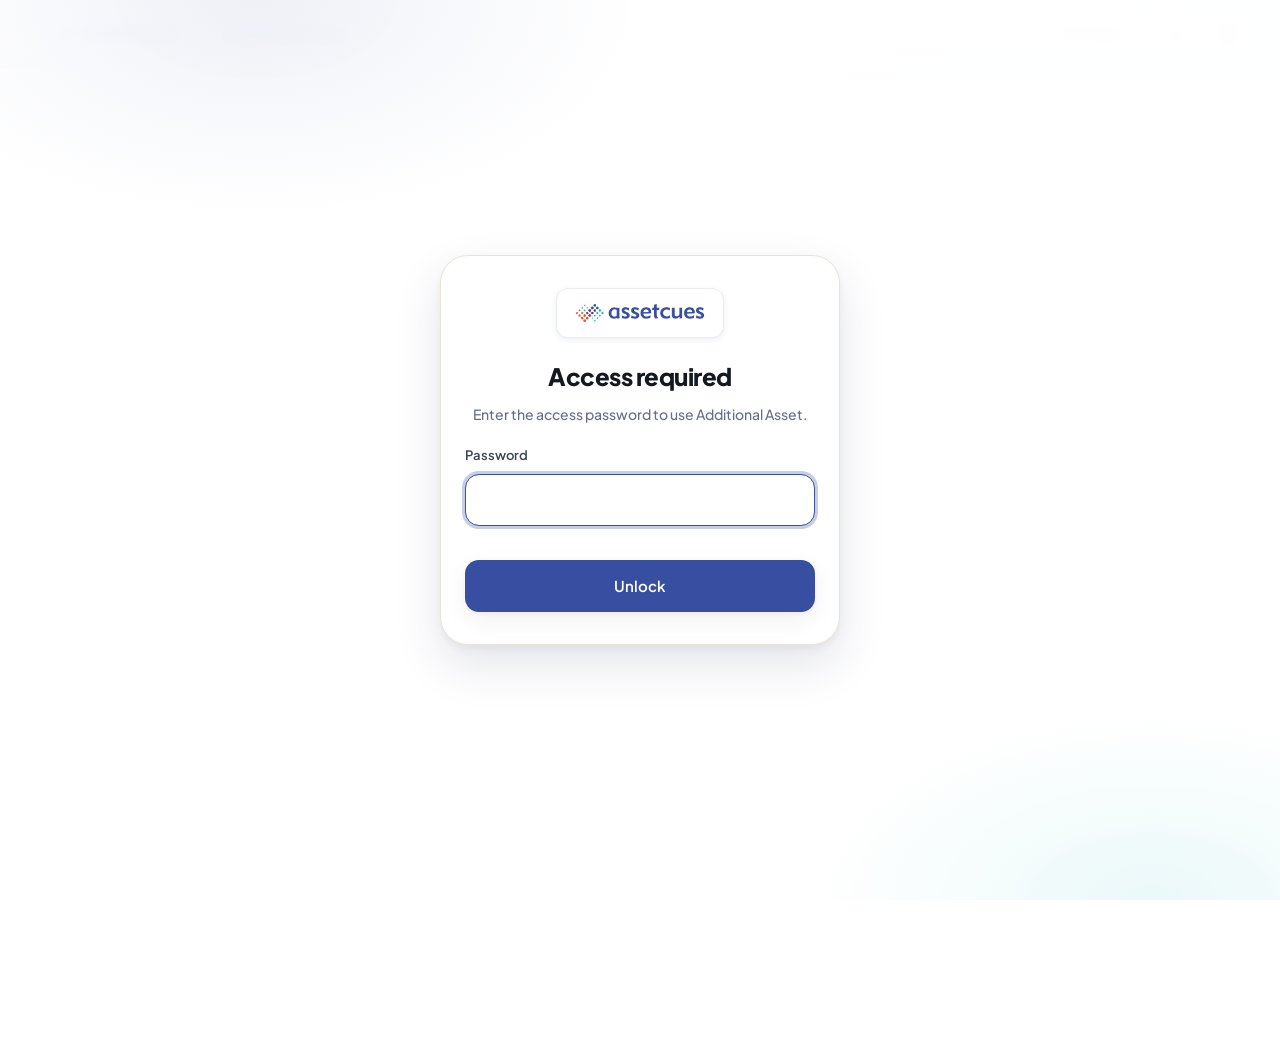
==== index.html @ 77549122 "Initial commit: Additional Asset frontend" ====
<!DOCTYPE html>
<html lang="en">
<head>
  <meta charset="utf-8" />
  <meta name="viewport" content="width=device-width, initial-scale=1, viewport-fit=cover" />
  <meta name="color-scheme" content="light" />
  <meta name="theme-color" content="#FFFFFF" />
  <title>Additional Asset</title>
  <link rel="icon" href="assetcues-logo.png" type="image/png" />
  <link rel="preconnect" href="https://fonts.googleapis.com" />
  <link rel="preconnect" href="https://fonts.gstatic.com" crossorigin />
  <link href="https://fonts.googleapis.com/css2?family=JetBrains+Mono:wght@500;600&family=Plus+Jakarta+Sans:wght@400;500;600;700;800&display=swap" rel="stylesheet" />
  <link rel="stylesheet" href="css/tokens.css" />
  <link rel="stylesheet" href="css/base.css" />
  <link rel="stylesheet" href="css/layout.css" />
  <link rel="stylesheet" href="css/components.css" />
  <link rel="stylesheet" href="css/views.css" />
  <link rel="stylesheet" href="css/motion.css" />
</head>
<body class="is-locked">
  <div class="page-bg" aria-hidden="true">
    <div class="page-bg__dots"></div>
    <div class="page-bg__sweep"></div>
  </div>

  <header class="app-header">
    <a href="#" class="app-header__brand" id="brand-home">
      <span class="app-header__logo-chip">
        <img class="app-header__logo" src="assetcues-logo.png" alt="Additional Asset" width="146" height="36" />
      </span>
      <span class="app-header__title">Additional Asset</span>
    </a>
    <div class="app-header__actions">
      <span id="mock-pill" class="mock-pill" hidden>Mock data</span>
      <div id="health-pill" class="health health--checking" role="status" aria-label="Checking service">
        <span class="health__dot" aria-hidden="true"></span>
        <span class="health__label">Checking…</span>
      </div>
      <button type="button" class="btn btn--icon" id="btn-lock" aria-label="Lock app" title="Lock">
        <svg width="20" height="20" viewBox="0 0 24 24" fill="none" aria-hidden="true">
          <rect x="5" y="11" width="14" height="10" rx="2" stroke="currentColor" stroke-width="1.75"/>
          <path d="M8 11V8a4 4 0 0 1 8 0v3" stroke="currentColor" stroke-width="1.75" stroke-linecap="round"/>
        </svg>
      </button>
      <div class="settings-wrap">
        <button type="button" class="btn btn--icon" id="btn-settings" aria-label="Settings" aria-haspopup="dialog" aria-expanded="false">
          <svg width="20" height="20" viewBox="0 0 24 24" fill="none" aria-hidden="true">
            <path d="M12 15a3 3 0 1 0 0-6 3 3 0 0 0 0 6z" stroke="currentColor" stroke-width="1.75" stroke-linecap="round" stroke-linejoin="round"/>
            <path d="M19.4 15a1.65 1.65 0 0 0 .33 1.82l.06.06a2 2 0 0 1-2.83 2.83l-.06-.06a1.65 1.65 0 0 0-1.82-.33 1.65 1.65 0 0 0-1 1.51V21a2 2 0 0 1-4 0v-.09A1.65 1.65 0 0 0 9 19.4a1.65 1.65 0 0 0-1.82.33l-.06.06a2 2 0 0 1-2.83-2.83l.06-.06a1.65 1.65 0 0 0 .33-1.82 1.65 1.65 0 0 0-1.51-1H3a2 2 0 0 1 0-4h.09A1.65 1.65 0 0 0 4.6 9a1.65 1.65 0 0 0-.33-1.82l-.06-.06a2 2 0 0 1 2.83-2.83l.06.06A1.65 1.65 0 0 0 9 4.68a1.65 1.65 0 0 0 1-1.51V3a2 2 0 0 1 4 0v.09a1.65 1.65 0 0 0 1 1.51 1.65 1.65 0 0 0 1.82-.33l.06-.06a2 2 0 0 1 2.83 2.83l-.06.06A1.65 1.65 0 0 0 19.4 9a1.65 1.65 0 0 0 1.51 1H21a2 2 0 0 1 0 4h-.09a1.65 1.65 0 0 0-1.51 1z" stroke="currentColor" stroke-width="1.75" stroke-linecap="round" stroke-linejoin="round"/>
          </svg>
        </button>
        <div id="settings-popover" class="popover" hidden role="dialog" aria-label="API settings">
          <h3 class="popover__title">API settings</h3>
          <div class="field">
            <div class="field__row"><span class="field__label-text">API base URL</span></div>
            <div class="field__input-wrap">
              <input id="settings-api" class="field__input" type="url" placeholder="http://localhost:7071" autocomplete="off" spellcheck="false" />
            </div>
          </div>
          <div id="settings-status" class="popover__status" aria-live="polite"></div>
          <div class="popover__actions">
            <button type="button" class="btn btn--secondary" id="settings-test">Test connection</button>
            <button type="button" class="btn btn--primary" id="settings-save" style="height:44px">Save</button>
            <button type="button" class="btn btn--ghost" id="settings-reset">Reset to default</button>
          </div>
        </div>
      </div>
    </div>
  </header>

  <main id="app">
    <!-- IDLE -->
    <section id="view-idle" class="view" aria-labelledby="hero-title">
      <div class="idle-layout">
        <div class="idle-hero">
          <div class="eyebrow">✦ AI asset capture</div>
          <h1 id="hero-title" class="display">Two photos in. A complete asset record out.</h1>
          <p class="idle-hero__sub">Add a photo of the asset and a close-up of its tag. We'll identify it, read the tag, grade its condition and match it to your master data.</p>
        </div>

        <div class="card capture-card">
          <div class="step-head">
            <span id="step-photos-badge" class="step-badge">1</span>
            <span class="step-head__title">Photos</span>
          </div>

          <div class="dropzones">
            <!-- Asset dropzone -->
            <div>
              <div id="dz-asset" class="dz">
                <input class="dz__file" type="file" accept="image/jpeg,image/png,image/webp" tabindex="-1" aria-hidden="true" />
                <button type="button" class="dz__btn" aria-label="Asset photo — choose a file" aria-describedby="dz-asset-hint">
                  <span class="dz__icon" aria-hidden="true">
                    <svg width="22" height="22" viewBox="0 0 24 24" fill="none"><path d="M4 8h3l2-2h6l2 2h3a2 2 0 0 1 2 2v8a2 2 0 0 1-2 2H4a2 2 0 0 1-2-2v-8a2 2 0 0 1 2-2zm8 3a3 3 0 1 0 0 6 3 3 0 0 0 0-6z" stroke="currentColor" stroke-width="1.75" stroke-linecap="round" stroke-linejoin="round"/></svg>
                  </span>
                  <span class="dz__title">Asset photo</span>
                  <span class="dz__hint" id="dz-asset-hint">Drop, click or paste</span>
                  <span class="dz__formats">JPG · PNG · WebP · up to 10 MB</span>
                  <span class="small" style="margin-top:4px">The whole asset, in good light</span>
                </button>
                <div class="dz__vf" aria-hidden="true"><span></span><span></span><span></span><span></span></div>
                <div class="dz__preview">
                  <img alt="" />
                  <div class="dz__flash" aria-hidden="true"></div>
                  <div class="dz__badge" aria-hidden="true">
                    <svg width="14" height="14" viewBox="0 0 24 24" fill="none"><path d="M4 12l5 5L20 6" stroke="currentColor" stroke-width="2.5" stroke-linecap="round" stroke-linejoin="round"/></svg>
                  </div>
                  <div class="dz__meta">
                    <div class="dz__meta-text">
                      <div class="dz__filename"></div>
                      <div class="dz__size"></div>
                    </div>
                    <div class="dz__actions">
                      <button type="button" class="icon-btn" data-action="replace" aria-label="Replace asset photo">
                        <svg width="18" height="18" viewBox="0 0 24 24" fill="none"><path d="M4 12a8 8 0 0 1 14-5M20 12a8 8 0 0 1-14 5M20 4v5h-5M4 20v-5h5" stroke="currentColor" stroke-width="1.75" stroke-linecap="round" stroke-linejoin="round"/></svg>
                      </button>
                      <button type="button" class="icon-btn" data-action="remove" aria-label="Remove asset photo">
                        <svg width="18" height="18" viewBox="0 0 24 24" fill="none"><path d="M5 7h14M9 7V5h6v2m-8 0l1 12h8l1-12" stroke="currentColor" stroke-width="1.75" stroke-linecap="round" stroke-linejoin="round"/></svg>
                      </button>
                    </div>
                  </div>
                </div>
              </div>
              <div class="dz__error-msg"></div>
              <div class="dz__dup-warn" hidden></div>
            </div>

            <!-- Tag dropzone -->
            <div>
              <div id="dz-tag" class="dz">
                <input class="dz__file" type="file" accept="image/jpeg,image/png,image/webp" tabindex="-1" aria-hidden="true" />
                <button type="button" class="dz__btn" aria-label="Tag or barcode photo — choose a file" aria-describedby="dz-tag-hint">
                  <span class="dz__icon" aria-hidden="true">
                    <svg width="22" height="22" viewBox="0 0 24 24" fill="none"><path d="M3 5v14M6 5v14M8 5v14M12 5v14M14 5v14M18 5v14M21 5v14" stroke="currentColor" stroke-width="1.75" stroke-linecap="round"/></svg>
                  </span>
                  <span class="dz__title">Tag or barcode photo</span>
                  <span class="dz__hint" id="dz-tag-hint">Drop, click or paste</span>
                  <span class="dz__formats">JPG · PNG · WebP · up to 10 MB</span>
                  <span class="small" style="margin-top:4px">A close-up of the asset tag</span>
                </button>
                <div class="dz__vf" aria-hidden="true"><span></span><span></span><span></span><span></span></div>
                <div class="dz__preview">
                  <img alt="" />
                  <div class="dz__flash" aria-hidden="true"></div>
                  <div class="dz__badge" aria-hidden="true">
                    <svg width="14" height="14" viewBox="0 0 24 24" fill="none"><path d="M4 12l5 5L20 6" stroke="currentColor" stroke-width="2.5" stroke-linecap="round" stroke-linejoin="round"/></svg>
                  </div>
                  <div class="dz__meta">
                    <div class="dz__meta-text">
                      <div class="dz__filename"></div>
                      <div class="dz__size"></div>
                    </div>
                    <div class="dz__actions">
                      <button type="button" class="icon-btn" data-action="replace" aria-label="Replace tag photo">
                        <svg width="18" height="18" viewBox="0 0 24 24" fill="none"><path d="M4 12a8 8 0 0 1 14-5M20 12a8 8 0 0 1-14 5M20 4v5h-5M4 20v-5h5" stroke="currentColor" stroke-width="1.75" stroke-linecap="round" stroke-linejoin="round"/></svg>
                      </button>
                      <button type="button" class="icon-btn" data-action="remove" aria-label="Remove tag photo">
                        <svg width="18" height="18" viewBox="0 0 24 24" fill="none"><path d="M5 7h14M9 7V5h6v2m-8 0l1 12h8l1-12" stroke="currentColor" stroke-width="1.75" stroke-linecap="round" stroke-linejoin="round"/></svg>
                      </button>
                    </div>
                  </div>
                </div>
              </div>
              <div class="dz__error-msg"></div>
              <div class="dz__dup-warn" hidden></div>
            </div>
          </div>
          <div class="divider"></div>

          <div class="step-head">
            <span id="step-details-badge" class="step-badge">2</span>
            <span class="step-head__title">Details</span>
          </div>

          <div class="fields-grid">
            <div class="field" id="field-customer">
              <div class="field__row">
                <span class="field__label-text">Customer ID<span class="field__req" aria-hidden="true">*</span></span>
              </div>
              <div class="field__input-wrap">
                <input id="input-customer" class="field__input" type="text" inputmode="numeric" pattern="[0-9]*" autocomplete="off" maxlength="12" aria-required="true" aria-describedby="err-customer" />
                <span class="field__check" aria-hidden="true">
                  <svg width="18" height="18" viewBox="0 0 24 24" fill="none"><path d="M4 12l5 5L20 6" stroke="currentColor" stroke-width="2.5" stroke-linecap="round" stroke-linejoin="round"/></svg>
                </span>
              </div>
              <div class="field__error" id="err-customer"></div>
            </div>

            <div class="field" id="field-assetclass">
              <div class="field__row">
                <span class="field__label-text">Asset class ID</span>
                <span class="field__optional">Optional</span>
              </div>
              <div class="field__input-wrap">
                <input id="input-assetclass" class="field__input" type="text" inputmode="numeric" pattern="[0-9]*" autocomplete="off" maxlength="12" aria-describedby="help-assetclass err-assetclass" />
                <span class="field__check" aria-hidden="true">
                  <svg width="18" height="18" viewBox="0 0 24 24" fill="none"><path d="M4 12l5 5L20 6" stroke="currentColor" stroke-width="2.5" stroke-linecap="round" stroke-linejoin="round"/></svg>
                </span>
              </div>
              <div class="field__helper" id="help-assetclass">Narrows the master-data search to this asset class.</div>
              <div class="field__error" id="err-assetclass"></div>
            </div>

            <div class="field" id="field-category">
              <div class="field__row">
                <span class="field__label-text">Category ID</span>
                <span class="field__optional">Optional</span>
              </div>
              <div class="field__input-wrap">
                <input id="input-category" class="field__input" type="text" inputmode="numeric" pattern="[0-9]*" autocomplete="off" maxlength="12" aria-describedby="help-category err-category" />
                <span class="field__check" aria-hidden="true">
                  <svg width="18" height="18" viewBox="0 0 24 24" fill="none"><path d="M4 12l5 5L20 6" stroke="currentColor" stroke-width="2.5" stroke-linecap="round" stroke-linejoin="round"/></svg>
                </span>
              </div>
              <div class="field__helper" id="help-category">Narrows the master-data search to this category.</div>
              <div class="field__error" id="err-category"></div>
            </div>
          </div>

          <div class="divider"></div>

          <div id="validation-summary" class="validation-summary"></div>
          <div class="capture-actions capture-actions--desktop">
            <button type="button" class="btn btn--primary" data-action="analyze" aria-disabled="true">
              <svg width="20" height="20" viewBox="0 0 24 24" fill="none" aria-hidden="true"><path d="M12 3v4M12 17v4M4.9 4.9l2.8 2.8M16.3 16.3l2.8 2.8M3 12h4M17 12h4M4.9 19.1l2.8-2.8M16.3 7.7l2.8-2.8" stroke="currentColor" stroke-width="1.75" stroke-linecap="round"/></svg>
              <span class="btn-label">Analyze asset</span>
            </button>
            <button type="button" class="btn btn--ghost" data-action="reset">Reset</button>
            <span class="kbd-hint">⌘/Ctrl + Enter</span>
          </div>
        </div>

        <aside class="showcase" aria-label="How it works">
          <div id="showcase-video-wrap" class="showcase__video-wrap">
            <video
              id="hero-video"
              class="showcase__video"
              src="assetcues-animation.webm"
              muted
              autoplay
              loop
              playsinline
              preload="auto"
              aria-hidden="true"
              tabindex="-1"
              disablePictureInPicture
            ></video>
          </div>
          <div id="showcase-art" class="showcase__art" hidden aria-hidden="true">
            <div class="float-chip">LAPTOP</div>
            <div class="float-chip">Good · 90</div>
            <div class="float-chip">#10001882</div>
            <div class="float-chip">CP › LAPTOP › VivoBook S14</div>
            <div class="showcase__viewfinder">
              <span class="showcase__corner showcase__corner--tl"></span>
              <span class="showcase__corner showcase__corner--tr"></span>
              <span class="showcase__corner showcase__corner--bl"></span>
              <span class="showcase__corner showcase__corner--br"></span>
            </div>
          </div>

          <div>
            <h3 class="showcase__section-title">How it works</h3>
            <ol class="how-list">
              <li style="--i:0"><span class="how-list__n">1</span> Add photos of the asset and its tag</li>
              <li style="--i:1"><span class="how-list__n">2</span> We analyse, read the tag and search master data</li>
              <li style="--i:2"><span class="how-list__n">3</span> Get a complete asset record back</li>
            </ol>
          </div>

          <div>
            <h3 class="showcase__section-title">You'll get</h3>
            <div class="youll-get">
              <span class="chip">Asset name</span>
              <span class="chip">Classification</span>
              <span class="chip">Condition grade</span>
              <span class="chip">Tag number</span>
            </div>
          </div>
        </aside>
      </div>
    </section>

    <!-- PROCESSING -->
    <section id="view-processing" class="view" hidden aria-hidden="true" aria-labelledby="proc-title">
      <div class="card processing-card">
        <div class="proc-head">
          <div class="proc-head__left">
            <h2 id="proc-title" class="h2" tabindex="-1">Analyzing your asset…</h2>
            <p class="small" style="margin:8px 0 0">Usually takes 10–30 seconds. Please keep this tab open.</p>
            <div id="proc-rotator" class="proc-rotator" aria-live="off">Looking closely at your photos…</div>
          </div>
          <div class="proc-head__right">
            <span id="proc-timer" class="proc-timer" aria-label="Elapsed time">00:00</span>
            <button type="button" class="btn btn--ghost" id="btn-cancel">Cancel</button>
          </div>
        </div>

        <div class="processing-grid">
          <div>
            <div id="scanner" class="scanner">
              <img id="scanner-img" class="scanner__img" alt="" />
              <div class="scanner__grid" aria-hidden="true"></div>
              <div class="scanner__line" aria-hidden="true"></div>
              <div class="scanner__brackets" aria-hidden="true"><span></span><span></span><span></span><span></span></div>
              <div id="scanner-pip" class="scanner__pip">
                <img id="scanner-pip-img" alt="" />
              </div>
            </div>
            <div class="progress-wrap">
              <div id="progress-bar" class="progress-bar" role="progressbar" aria-valuemin="0" aria-valuemax="100" aria-valuenow="0" aria-valuetext="Estimated progress 0 percent">
                <div id="progress-fill" class="progress-bar__fill"></div>
              </div>
              <div class="progress-label">Estimated progress</div>
            </div>
          </div>

          <ol id="timeline" class="timeline" aria-label="Analysis progress"></ol>
        </div>
      </div>
    </section>

    <!-- RESULT -->
    <section id="view-result" class="view" hidden aria-hidden="true" aria-labelledby="result-title">
      <div class="result-head">
        <div class="result-head__left">
          <svg class="result-tick" viewBox="0 0 40 40" aria-hidden="true">
            <circle cx="20" cy="20" r="18"></circle>
            <path d="M12 20.5l5 5 11-12"></path>
          </svg>
          <div>
            <h2 id="result-title" class="h2" tabindex="-1">Analysis complete</h2>
            <p id="result-customer-sub" class="small mono" style="margin:6px 0 0"></p>
          </div>
        </div>
        <div class="result-head__actions">
          <button type="button" class="btn btn--primary" id="btn-another" style="height:44px">Analyze another asset</button>
          <button type="button" class="btn btn--secondary" id="btn-edit">Edit inputs</button>
          <button type="button" class="btn btn--ghost" id="btn-copy-json">
            <svg width="20" height="20" viewBox="0 0 24 24" fill="none" aria-hidden="true"><path d="M8 8h10v12H8zM6 16H5a1 1 0 0 1-1-1V5a1 1 0 0 1 1-1h10a1 1 0 0 1 1 1v1" stroke="currentColor" stroke-width="1.75" stroke-linecap="round" stroke-linejoin="round"/></svg>
            Copy JSON
          </button>
        </div>
      </div>

      <div class="result-layout">
        <div id="result-photos" class="result-photos"></div>
        <div class="result-cards">
          <div id="result-hero"></div>
          <div id="result-class"></div>
          <div class="result-cond-tag">
            <div id="result-condition"></div>
            <div id="result-tag"></div>
          </div>
          <div class="result-verify">
            <svg width="16" height="16" viewBox="0 0 24 24" fill="none" aria-hidden="true"><path d="M12 4a8 8 0 1 0 0 16 8 8 0 0 0 0-16zm0 7v5m0-8h.01" stroke="currentColor" stroke-width="1.75" stroke-linecap="round"/></svg>
            AI-generated results — please verify before saving.
          </div>
        </div>
      </div>
    </section>

    <!-- ERROR -->
    <section id="view-error" class="view" hidden aria-hidden="true" aria-labelledby="error-title">
      <div class="error-wrap">
        <div class="card error-card">
          <div class="error-illu" aria-hidden="true">
            <svg viewBox="0 0 72 72" fill="none">
              <path d="M36 8l24 10v18c0 14-10.5 24-24 28C22.5 60 12 50 12 36V18l24-10z" stroke="currentColor" stroke-width="3" stroke-linejoin="round"/>
              <path d="M36 28v14M36 50h.01" stroke="currentColor" stroke-width="3.5" stroke-linecap="round"/>
            </svg>
          </div>
          <h2 id="error-title" class="h2" tabindex="-1">Something went wrong</h2>
          <p id="error-msg" class="error-card__msg"></p>
          <div id="error-hint" class="callout error-hint" hidden></div>
          <div class="error-actions">
            <button type="button" class="btn btn--primary" id="btn-error-retry" style="height:44px">Try again</button>
            <button type="button" class="btn btn--secondary" id="btn-error-edit">Edit inputs</button>
            <button type="button" class="btn btn--ghost" id="btn-error-settings" hidden>Open settings</button>
          </div>
          <div id="error-ref" class="error-ref" hidden>
            <span>Reference:</span>
            <code id="error-ref-val" class="mono"></code>
            <button type="button" class="btn btn--icon" id="btn-copy-ref" aria-label="Copy reference" style="width:36px;height:36px">
              <svg width="16" height="16" viewBox="0 0 24 24" fill="none" aria-hidden="true"><path d="M8 8h10v12H8zM6 16H5a1 1 0 0 1-1-1V5a1 1 0 0 1 1-1h10a1 1 0 0 1 1 1v1" stroke="currentColor" stroke-width="1.75" stroke-linecap="round" stroke-linejoin="round"/></svg>
            </button>
          </div>
        </div>
      </div>
    </section>
  </main>

  <footer class="app-footer">
    <div class="app-footer__inner">
      <svg width="16" height="16" viewBox="0 0 24 24" fill="none" aria-hidden="true"><path d="M12 4a8 8 0 1 0 0 16 8 8 0 0 0 0-16zm0 7v5m0-8h.01" stroke="currentColor" stroke-width="1.75" stroke-linecap="round"/></svg>
      AI-generated results — please verify before saving.
    </div>
  </footer>

  <!-- Mobile sticky actions -->
  <div id="sticky-idle" class="sticky-actions" hidden>
    <button type="button" class="btn btn--primary" data-action="analyze" aria-disabled="true">
      <span class="btn-label">Analyze asset</span>
    </button>
  </div>
  <div id="sticky-result" class="sticky-actions" hidden>
    <button type="button" class="btn btn--primary" id="sticky-another">Analyze another asset</button>
  </div>

  <div id="live" class="sr-only" aria-live="polite" aria-atomic="true"></div>
  <div id="toasts" aria-live="polite"></div>

  <!-- Soft access lock (SHA-256 + salt). Does not alter analysis state machine. -->
  <div id="lock-overlay" class="lock-overlay" role="dialog" aria-modal="true" aria-labelledby="lock-title" aria-hidden="false">
    <form id="lock-form" class="lock-card" autocomplete="off">
      <div class="lock-card__brand">
        <span class="app-header__logo-chip">
          <img class="app-header__logo" src="assetcues-logo.png" alt="" width="146" height="36" />
        </span>
      </div>
      <h1 id="lock-title" class="lock-card__title">Access required</h1>
      <p class="lock-card__sub">Enter the access password to use Additional Asset.</p>
      <label class="field" for="lock-password">
        <div class="field__row"><span class="field__label-text">Password</span></div>
        <div class="field__input-wrap">
          <input id="lock-password" class="field__input" type="password" name="password" autocomplete="current-password" required />
        </div>
      </label>
      <div id="lock-error" class="lock-card__error" role="alert"></div>
      <button type="submit" class="btn btn--primary" id="lock-submit" style="width:100%;margin-top:8px">
        <span class="btn-label">Unlock</span>
      </button>
    </form>
  </div>

  <script defer src="js/config.js"></script>
  <script defer src="js/util.js"></script>
  <script defer src="js/mocks.js"></script>
  <script defer src="js/errors.js"></script>
  <script defer src="js/normalize.js"></script>
  <script defer src="js/api.js"></script>
  <script defer src="js/fx.js"></script>
  <script defer src="js/toast.js"></script>
  <script defer src="js/lock.js"></script>
  <script defer src="js/shell.js"></script>
  <script defer src="js/upload.js"></script>
  <script defer src="js/form.js"></script>
  <script defer src="js/processing.js"></script>
  <script defer src="js/result.js"></script>
  <script defer src="js/views.js"></script>
  <script defer src="js/main.js"></script>
</body>
</html>
---- css/tokens.css ----
:root {
  color-scheme: light;

  /* Surfaces */
  --bg: #FFFFFF;
  --bg-grad-a: #FFFFFF;
  --bg-grad-b: #F4F6FB;
  --surface: #FFFFFF;
  --surface-2: #FAF8F3;
  --line: #E7E3D8;
  --line-strong: #D5D0C2;

  /* Ink */
  --ink: #14181F;
  --ink-2: #3B4452;
  --muted: #667085;
  --faint: #98A2B3;

  /* Brand — matched to assetcues-logo.png text blue #374EA1 */
  --brand: #374EA1;
  --brand-600: #2C3F86;
  --brand-100: #E8ECF7;
  --brand-50: #F3F5FB;
  --scan: #00B2B9;
  --scan-100: #DDF7F3;

  /* Semantic */
  --ok: #1F9D63;   --ok-100: #E3F6EC;
  --warn: #B7791F; --warn-100: #FDF3DC;
  --orange: #C2410C; --orange-100: #FDEBDD;
  --bad: #B42318;  --bad-100: #FDE7E5;

  /* Grades */
  --g-excellent: #0E8A6A;  --g-excellent-bg: #DDF5EE;
  --g-good:      #2E9E55;  --g-good-bg:      #E3F6E8;
  --g-fair:      #B7791F;  --g-fair-bg:      #FDF3DC;
  --g-poor:      #C2410C;  --g-poor-bg:      #FDEBDD;
  --g-bad:       #B42318;  --g-bad-bg:       #FDE7E5;
  --g-unknown:   #667085;  --g-unknown-bg:   #EEF0F3;

  /* Type */
  --font-ui: "Plus Jakarta Sans", ui-sans-serif, system-ui, -apple-system, "Segoe UI", Roboto, sans-serif;
  --font-mono: "JetBrains Mono", ui-monospace, SFMono-Regular, Menlo, Consolas, monospace;

  /* Scale (4px base) */
  --s-1: 4px; --s-2: 8px; --s-3: 12px; --s-4: 16px; --s-5: 20px; --s-6: 24px;
  --s-8: 32px; --s-10: 40px; --s-12: 48px; --s-16: 64px;

  /* Radius */
  --r-sm: 10px; --r-md: 14px; --r-lg: 20px; --r-xl: 28px; --r-pill: 999px;

  /* Elevation */
  --shadow-1: 0 1px 2px rgba(20,24,31,.05), 0 1px 1px rgba(20,24,31,.03);
  --shadow-2: 0 2px 4px rgba(20,24,31,.04), 0 8px 24px rgba(20,24,31,.06);
  --shadow-3: 0 4px 8px rgba(20,24,31,.05), 0 20px 48px rgba(31,45,90,.12);
  --ring: 0 0 0 3px rgba(55,78,161,.28);

  /* Motion */
  --ease-out: cubic-bezier(.22,1,.36,1);
  --ease-in-out: cubic-bezier(.65,0,.35,1);
  --ease-spring: cubic-bezier(.34,1.56,.64,1);
  --t-fast: 120ms; --t-base: 200ms; --t-slow: 320ms; --t-xslow: 520ms; --t-hero: 800ms;

  /* Layout */
  --container: 1160px;
  --header-h: 68px;
}
---- css/base.css ----
*, *::before, *::after { box-sizing: border-box; }

html {
  -webkit-text-size-adjust: 100%;
  scroll-behavior: smooth;
}

body {
  margin: 0;
  min-height: 100dvh;
  font-family: var(--font-ui);
  font-size: 15px;
  line-height: 1.55;
  font-weight: 400;
  color: var(--ink);
  background: var(--bg);
  -webkit-font-smoothing: antialiased;
  -moz-osx-font-smoothing: grayscale;
}

img, video { max-width: 100%; display: block; }
button, input { font: inherit; color: inherit; }
button { cursor: pointer; border: none; background: none; padding: 0; }
a { color: var(--brand); }

:focus { outline: none; }
:focus-visible { box-shadow: var(--ring); border-radius: inherit; }

.sr-only {
  position: absolute !important;
  width: 1px !important;
  height: 1px !important;
  padding: 0 !important;
  margin: -1px !important;
  overflow: hidden !important;
  clip: rect(0,0,0,0) !important;
  white-space: nowrap !important;
  border: 0 !important;
}

/* Page atmosphere — clean white */
.page-bg {
  position: fixed;
  inset: 0;
  z-index: -1;
  pointer-events: none;
  overflow: hidden;
  background: #FFFFFF;
}

.page-bg__dots,
.page-bg__sweep {
  display: none;
}

/* Typography helpers */
.display {
  font-size: clamp(32px, 4.4vw, 52px);
  line-height: 1.05;
  font-weight: 800;
  letter-spacing: -0.03em;
  color: var(--ink);
  margin: 0;
}

.h2 {
  font-size: 28px;
  line-height: 1.15;
  font-weight: 700;
  margin: 0;
  color: var(--ink);
}

.h3 {
  font-size: 15px;
  line-height: 1.3;
  font-weight: 700;
  margin: 0;
  color: var(--ink);
}

.body { font-size: 15px; line-height: 1.55; color: var(--ink-2); }
.small { font-size: 13px; line-height: 1.45; font-weight: 500; color: var(--muted); }
.micro {
  font-size: 11.5px;
  line-height: 1.2;
  font-weight: 700;
  letter-spacing: .08em;
  text-transform: uppercase;
  color: var(--muted);
}
.mono {
  font-family: var(--font-mono);
  font-weight: 600;
  font-size: 13px;
  font-variant-numeric: tabular-nums;
}

.hidden, [hidden] { display: none !important; }

.u-flex { display: flex; }
.u-flex-center { display: flex; align-items: center; }
.u-gap-2 { gap: var(--s-2); }
.u-gap-3 { gap: var(--s-3); }
.u-gap-4 { gap: var(--s-4); }
---- css/layout.css ----
/* Shell */
.app-header {
  position: sticky;
  top: 0;
  z-index: 40;
  height: var(--header-h);
  display: flex;
  align-items: center;
  justify-content: space-between;
  padding: 0 clamp(16px, 4vw, 32px);
  background:
    linear-gradient(90deg, rgba(232, 236, 247, 0.92) 0%, rgba(255, 255, 255, 0.9) 45%, rgba(224, 246, 246, 0.9) 100%);
  backdrop-filter: blur(12px);
  -webkit-backdrop-filter: blur(12px);
  border-bottom: 1px solid rgba(55, 78, 161, 0.08);
  transition: box-shadow var(--t-base) var(--ease-out), transform var(--t-slow) var(--ease-out), opacity var(--t-slow) var(--ease-out);
}

.app-header::after {
  content: "";
  position: absolute;
  left: 0;
  right: 0;
  bottom: -1px;
  height: 2px;
  background: linear-gradient(90deg, #F05A2A 0%, #84406B 30%, #374EA1 65%, #00B2B9 100%);
  opacity: .85;
  pointer-events: none;
}

.app-header.is-scrolled {
  box-shadow: 0 6px 20px rgba(31, 45, 90, 0.08);
}

.app-header__brand {
  display: flex;
  align-items: center;
  gap: var(--s-3);
  text-decoration: none;
  color: inherit;
  min-height: 44px;
}

.app-header__logo-chip {
  display: inline-flex;
  align-items: center;
  padding: 6px 10px;
  background: #fff;
  border-radius: 12px;
  border: 1px solid rgba(55, 78, 161, 0.10);
  box-shadow: 0 2px 6px rgba(31, 45, 90, 0.08);
}

.app-header__logo {
  height: 30px;
  width: auto;
}

@media (min-width: 1024px) {
  .app-header__logo { height: 36px; }
}

.app-header__title {
  font-size: 15px;
  font-weight: 700;
  color: var(--brand);
  padding-left: var(--s-3);
  border-left: 1.5px solid rgba(55, 78, 161, 0.2);
  line-height: 1.2;
}

@media (max-width: 639px) {
  .app-header__title { display: none; }
}

.app-header__actions {
  display: flex;
  align-items: center;
  gap: var(--s-3);
}

.app-footer {
  padding: var(--s-6) clamp(16px, 4vw, 32px) var(--s-8);
  text-align: center;
  font-size: 13px;
  color: var(--muted);
  font-weight: 500;
}

.app-footer__inner {
  display: inline-flex;
  align-items: center;
  gap: var(--s-2);
  justify-content: center;
}

/* Main */
#app {
  width: min(100%, var(--container));
  margin: 0 auto;
  padding: var(--s-6) clamp(16px, 4vw, 32px) var(--s-10);
  min-height: calc(100dvh - var(--header-h) - 80px);
}

.view {
  position: relative;
}

.view.leaving {
  opacity: 0;
  transform: translateY(-8px);
  transition: opacity 180ms var(--ease-out), transform 180ms var(--ease-out);
  pointer-events: none;
}

.view.entering {
  animation: view-enter 320ms var(--ease-out) both;
}

/* Idle grid */
.idle-layout {
  display: grid;
  grid-template-columns: 1fr;
  gap: var(--s-8);
}

@media (min-width: 1024px) {
  .idle-layout {
    grid-template-columns: 7fr 5fr;
    gap: 32px;
    align-items: start;
  }
}

.idle-hero {
  margin-bottom: var(--s-6);
}

@media (min-width: 1024px) {
  .idle-hero { grid-column: 1 / -1; }
}

/* Processing */
.processing-card {
  max-width: 980px;
  margin: 0 auto;
}

.processing-grid {
  display: grid;
  grid-template-columns: 1fr;
  gap: var(--s-6);
}

@media (min-width: 1024px) {
  .processing-grid {
    grid-template-columns: 1.35fr 1fr;
    gap: var(--s-6);
  }
}

/* Result */
.result-layout {
  display: grid;
  grid-template-columns: 1fr;
  gap: var(--s-6);
}

@media (min-width: 640px) and (max-width: 1023px) {
  .result-photos {
    display: grid;
    grid-template-columns: 1fr 1fr;
    gap: var(--s-4);
    align-items: start;
  }
  .result-photo-main,
  .result-photo-tag {
    width: 100%;
    max-width: none;
    margin-top: 0;
  }
  .result-cond-tag {
    display: grid;
    grid-template-columns: 1fr 1fr;
    gap: var(--s-4);
  }
}

@media (min-width: 1024px) {
  .result-layout {
    grid-template-columns: minmax(240px, 300px) 1fr;
    gap: 28px;
    align-items: start;
  }
  .result-photos {
    position: sticky;
    top: calc(var(--header-h) + 24px);
  }
  .result-cards {
    display: flex;
    flex-direction: column;
    gap: var(--s-4);
  }
  .result-cond-tag {
    display: grid;
    grid-template-columns: 1.15fr 1fr;
    gap: var(--s-4);
    align-items: stretch;
  }
}

/* Error */
.error-wrap {
  display: flex;
  justify-content: center;
  padding-top: var(--s-8);
}

.error-card {
  width: min(100%, 560px);
  text-align: center;
}

/* Mobile sticky action bar */
.sticky-actions {
  display: none;
}

@media (max-width: 639px) {
  .sticky-actions {
    display: flex;
    position: fixed;
    left: 0;
    right: 0;
    bottom: 0;
    z-index: 30;
    gap: var(--s-3);
    padding: var(--s-3) var(--s-4);
    padding-bottom: calc(var(--s-3) + env(safe-area-inset-bottom, 0px));
    background: rgba(255, 255, 255, 0.94);
    backdrop-filter: blur(12px);
    border-top: 1px solid var(--line);
    box-shadow: 0 -8px 24px rgba(20,24,31,.06);
  }
  .sticky-actions .btn { flex: 1; }
  #app { padding-bottom: calc(88px + env(safe-area-inset-bottom, 0px)); }
  .capture-actions--desktop { display: none !important; }
}

@media (min-width: 640px) {
  .sticky-actions { display: none !important; }
}
---- css/components.css ----
/* Buttons */
.btn {
  display: inline-flex;
  align-items: center;
  justify-content: center;
  gap: var(--s-2);
  min-height: 44px;
  padding: 0 var(--s-5);
  border-radius: var(--r-md);
  font-weight: 600;
  font-size: 15px;
  transition: transform var(--t-fast) var(--ease-out), box-shadow var(--t-base), background var(--t-base), color var(--t-base), border-color var(--t-base);
  position: relative;
  overflow: hidden;
  white-space: nowrap;
}

.btn svg { width: 20px; height: 20px; flex-shrink: 0; }

.btn--primary {
  height: 52px;
  background: var(--brand);
  color: #fff;
  box-shadow: var(--shadow-2);
}

.btn--primary:hover:not([aria-disabled="true"]) {
  transform: translateY(-1px);
  background: var(--brand-600);
  box-shadow: var(--shadow-3);
}

.btn--primary:active:not([aria-disabled="true"]) {
  transform: translateY(0) scale(.99);
}

.btn--primary[aria-disabled="true"] {
  background: var(--line);
  color: var(--faint);
  box-shadow: none;
  cursor: not-allowed;
}

.btn--primary:not([aria-disabled="true"])::after {
  content: "";
  position: absolute;
  inset: 0;
  background: linear-gradient(105deg, transparent 40%, rgba(255,255,255,.22) 50%, transparent 60%);
  transform: translateX(-120%);
  animation: btn-shimmer 3.5s var(--ease-in-out) infinite;
  pointer-events: none;
}

.btn--secondary,
.btn--ghost {
  background: transparent;
  color: var(--ink-2);
  border: 1px solid var(--line-strong);
}

.btn--secondary:hover,
.btn--ghost:hover {
  background: var(--surface-2);
  border-color: var(--line-strong);
}

.btn--ghost {
  border-color: transparent;
}

.btn--icon {
  width: 44px;
  height: 44px;
  padding: 0;
  border-radius: var(--r-md);
  color: var(--ink-2);
}

.btn--icon:hover { background: var(--brand-50); color: var(--brand); }

.btn--link {
  color: var(--brand);
  font-weight: 600;
  min-height: 32px;
  padding: 0;
  text-decoration: underline;
  text-underline-offset: 3px;
}

.btn.is-shaking { animation: shake 280ms var(--ease-out); }

/* Icon button small (dropzone) */
.icon-btn {
  display: inline-flex;
  align-items: center;
  justify-content: center;
  width: 40px;
  height: 40px;
  border-radius: var(--r-sm);
  background: rgba(255,255,255,.92);
  color: var(--ink);
  box-shadow: var(--shadow-1);
  transition: background var(--t-fast), transform var(--t-fast);
}

.icon-btn:hover { background: #fff; transform: translateY(-1px); }
.icon-btn svg { width: 18px; height: 18px; }

/* Chips / pills */
.chip {
  display: inline-flex;
  align-items: center;
  gap: 6px;
  padding: 6px 12px;
  border-radius: var(--r-pill);
  font-size: 13px;
  font-weight: 600;
  background: var(--brand-50);
  color: var(--brand);
  border: 1px solid transparent;
}

.chip--neutral {
  background: var(--surface-2);
  color: var(--ink-2);
  border-color: var(--line);
}

.chip--ok { background: var(--ok-100); color: var(--ok); }
.chip--warn { background: var(--warn-100); color: var(--warn); }
.chip--bad { background: var(--bad-100); color: var(--bad); }
.chip--mono {
  font-family: var(--font-mono);
  font-size: 12px;
  font-weight: 600;
  background: var(--surface-2);
  color: var(--ink-2);
  border: 1px solid var(--line);
}

.eyebrow {
  display: inline-flex;
  align-items: center;
  gap: 6px;
  padding: 6px 12px;
  border-radius: var(--r-pill);
  background: var(--brand-50);
  color: var(--brand);
  font-size: 13px;
  font-weight: 600;
  margin-bottom: var(--s-4);
}

/* Cards */
.card {
  background: var(--surface);
  border: 1px solid var(--line);
  border-radius: var(--r-lg);
  box-shadow: var(--shadow-2);
  padding: 20px;
}

@media (min-width: 640px) {
  .card { padding: 24px; }
}

.card__head {
  position: relative;
  z-index: 1;
  display: flex;
  align-items: center;
  gap: var(--s-3);
  margin-bottom: var(--s-4);
}

.card__icon {
  width: 28px;
  height: 28px;
  border-radius: 50%;
  display: inline-flex;
  align-items: center;
  justify-content: center;
  background: var(--brand-50);
  color: var(--brand);
  flex-shrink: 0;
}

.card__icon svg { width: 16px; height: 16px; }

.card__title {
  font-size: 15px;
  font-weight: 700;
  color: var(--ink);
  margin: 0;
}

.card__head-right { margin-left: auto; }

/* Health pill */
.health {
  display: inline-flex;
  align-items: center;
  gap: 8px;
  padding: 6px 12px;
  border-radius: var(--r-pill);
  background: var(--surface);
  border: 1px solid var(--line);
  font-size: 13px;
  font-weight: 600;
  color: var(--ink-2);
  min-height: 36px;
  box-shadow: 0 1px 3px rgba(31, 45, 90, 0.06);
  transition: background var(--t-base), border-color var(--t-base), color var(--t-base);
}

.health--online { background: var(--ok-100); border-color: rgba(31, 157, 99, 0.25); color: #15734A; }
.health--offline { background: var(--bad-100); border-color: rgba(180, 35, 24, 0.22); color: var(--bad); }
.health--mock { background: var(--scan-100); border-color: rgba(0, 178, 185, 0.28); color: #0A7C80; }

.health__dot {
  width: 8px;
  height: 8px;
  border-radius: 50%;
  background: var(--faint);
  position: relative;
  flex-shrink: 0;
}

.health--checking .health__dot { animation: pulse-dot 1.2s ease-in-out infinite; }
.health--online .health__dot { background: var(--ok); }
.health--online .health__dot::after {
  content: "";
  position: absolute;
  inset: -4px;
  border-radius: 50%;
  border: 1.5px solid var(--ok);
  opacity: 0;
  animation: ring-pulse 2.4s var(--ease-out) infinite;
}
.health--offline .health__dot { background: var(--bad); }
.health--mock .health__dot { background: var(--scan); }

.mock-pill {
  display: inline-flex;
  align-items: center;
  padding: 5px 12px;
  border-radius: var(--r-pill);
  background: #FFF1E9;
  border: 1px solid rgba(240, 90, 42, 0.25);
  color: #C2410C;
  font-size: 12px;
  font-weight: 700;
}

#btn-settings,
#btn-lock {
  width: 40px;
  height: 40px;
  border-radius: 12px;
  background: #fff;
  border: 1px solid rgba(55, 78, 161, 0.16);
  color: var(--brand);
  box-shadow: 0 1px 3px rgba(31, 45, 90, 0.08);
  transition: background var(--t-base), color var(--t-base), transform var(--t-base) var(--ease-out);
}

#btn-lock:hover {
  background: var(--brand-50);
  color: var(--brand);
}

/* Soft access lock */
.lock-overlay {
  position: fixed;
  inset: 0;
  z-index: 100;
  display: flex;
  align-items: center;
  justify-content: center;
  padding: var(--s-6);
  background:
    radial-gradient(ellipse 50% 40% at 20% 0%, rgba(55, 78, 161, 0.08), transparent 60%),
    radial-gradient(ellipse 45% 35% at 90% 100%, rgba(0, 178, 185, 0.08), transparent 60%),
    rgba(255, 255, 255, 0.96);
  backdrop-filter: blur(8px);
}

.lock-overlay[hidden] { display: none !important; }

body.is-locked #app,
body.is-locked .app-footer,
body.is-locked .sticky-actions {
  visibility: hidden;
  pointer-events: none;
}

.lock-card {
  width: min(100%, 400px);
  background: var(--surface);
  border: 1px solid var(--line);
  border-radius: var(--r-xl);
  box-shadow: var(--shadow-3);
  padding: var(--s-8) var(--s-6);
}

.lock-card__brand {
  display: flex;
  justify-content: center;
  margin-bottom: var(--s-5);
}

.lock-card__title {
  margin: 0;
  font-size: 24px;
  font-weight: 800;
  letter-spacing: -0.02em;
  text-align: center;
  color: var(--ink);
}

.lock-card__sub {
  margin: var(--s-2) 0 var(--s-5);
  text-align: center;
  font-size: 14px;
  color: var(--muted);
  font-weight: 500;
}

.lock-card__error {
  min-height: 18px;
  margin-top: 8px;
  font-size: 13px;
  font-weight: 600;
  color: var(--bad);
  text-align: center;
}

.lock-card .field__input {
  font-family: var(--font-ui);
  letter-spacing: 0.08em;
}

#btn-settings:hover,
#btn-settings[aria-expanded="true"] {
  background: var(--brand);
  color: #fff;
}

#btn-settings:hover svg { transform: rotate(45deg); }
#btn-settings svg { transition: transform var(--t-slow) var(--ease-out); }

@media (max-width: 639px) {
  .health__label { display: none; }
  .health { padding: 8px; width: 36px; height: 36px; justify-content: center; }
}

/* Fields */
.field {
  position: relative;
  display: flex;
  flex-direction: column;
  gap: 6px;
}

.field__row {
  display: flex;
  align-items: center;
  gap: var(--s-2);
  margin-bottom: 2px;
}

.field__label-text {
  font-size: 13px;
  font-weight: 600;
  color: var(--ink-2);
}

.field__req { color: var(--bad); margin-left: 2px; }

.field__optional {
  font-size: 11px;
  font-weight: 600;
  color: var(--muted);
  background: var(--surface-2);
  border: 1px solid var(--line);
  border-radius: var(--r-pill);
  padding: 2px 8px;
}

.field__input-wrap {
  position: relative;
  display: flex;
  align-items: center;
}

.field__input {
  width: 100%;
  height: 52px;
  padding: 0 44px 0 16px;
  border: 1px solid var(--line-strong);
  border-radius: var(--r-md);
  background: var(--surface);
  font-family: var(--font-mono);
  font-size: 15px;
  font-weight: 600;
  font-variant-numeric: tabular-nums;
  transition: border-color var(--t-base), box-shadow var(--t-base), background var(--t-base);
}

.field__input:hover { border-color: color-mix(in srgb, var(--brand) 40%, var(--line-strong)); }
.field__input:focus { border-color: var(--brand); box-shadow: var(--ring); }
.field__input[aria-invalid="true"] { border-color: var(--bad); }

.field__check {
  position: absolute;
  right: 14px;
  width: 18px;
  height: 18px;
  color: var(--ok);
  opacity: 0;
  transform: scale(.6);
  transition: opacity var(--t-base), transform var(--t-base) var(--ease-spring);
  pointer-events: none;
}

.field.is-valid .field__check { opacity: 1; transform: scale(1); }

.field__helper {
  font-size: 12.5px;
  color: var(--muted);
  max-height: 0;
  overflow: hidden;
  opacity: 0;
  transition: max-height var(--t-base), opacity var(--t-base), margin var(--t-base);
}

.field__input:focus ~ .field__helper,
.field:focus-within .field__helper {
  max-height: 48px;
  opacity: 1;
  margin-top: 2px;
}

.field__error {
  font-size: 12.5px;
  color: var(--bad);
  font-weight: 500;
  min-height: 0;
}

.fields-grid {
  display: grid;
  grid-template-columns: 1fr;
  gap: var(--s-4);
}

@media (min-width: 640px) {
  .fields-grid {
    grid-template-columns: 1.2fr 1fr 1fr;
    gap: var(--s-4);
  }
}

/* Dropzone */
.dz {
  position: relative;
  border: 1.5px dashed var(--line-strong);
  border-radius: var(--r-lg);
  background: var(--surface-2);
  min-height: 180px;
  transition: border-color var(--t-base), background var(--t-base), box-shadow var(--t-base);
  overflow: hidden;
}

@media (max-width: 639px) {
  .dz { aspect-ratio: 16 / 10; min-height: 0; }
}

.dz:hover,
.dz:focus-within {
  border-color: var(--brand);
  background: var(--brand-50);
}

.dz--drag {
  border-color: var(--scan);
  background: var(--scan-100);
}

.dz--filled {
  border-style: solid;
  border-color: var(--line);
  background: var(--surface);
}

.dz--error {
  border-color: var(--bad);
  animation: shake 280ms var(--ease-out);
}

.dz__file {
  position: absolute;
  width: 1px;
  height: 1px;
  opacity: 0;
  overflow: hidden;
  clip: rect(0,0,0,0);
}

.dz__btn {
  display: flex;
  flex-direction: column;
  align-items: center;
  justify-content: center;
  gap: var(--s-2);
  width: 100%;
  height: 100%;
  min-height: 180px;
  padding: var(--s-5);
  text-align: center;
  color: var(--ink-2);
  border-radius: inherit;
}

.dz--filled .dz__btn { display: none; }

.dz__icon {
  width: 44px;
  height: 44px;
  border-radius: 50%;
  background: var(--surface);
  border: 1px solid var(--line);
  display: flex;
  align-items: center;
  justify-content: center;
  color: var(--brand);
  animation: float-y 4s ease-in-out infinite;
  box-shadow: var(--shadow-1);
}

.dz__icon svg { width: 22px; height: 22px; }

.dz__title { font-weight: 700; font-size: 15px; color: var(--ink); }
.dz__hint { font-size: 13px; color: var(--muted); font-weight: 500; }
.dz__formats { font-size: 12px; color: var(--faint); font-weight: 500; }

.dz__vf {
  position: absolute;
  inset: 12px;
  pointer-events: none;
  opacity: 0;
  transition: opacity var(--t-base), inset var(--t-slow) var(--ease-spring);
}

.dz--drag .dz__vf { opacity: 1; }

.dz__vf span {
  position: absolute;
  width: 18px;
  height: 18px;
  border-color: var(--scan);
  border-style: solid;
  border-width: 0;
}

.dz__vf span:nth-child(1) { top: 0; left: 0; border-top-width: 3px; border-left-width: 3px; }
.dz__vf span:nth-child(2) { top: 0; right: 0; border-top-width: 3px; border-right-width: 3px; }
.dz__vf span:nth-child(3) { bottom: 0; left: 0; border-bottom-width: 3px; border-left-width: 3px; }
.dz__vf span:nth-child(4) { bottom: 0; right: 0; border-bottom-width: 3px; border-right-width: 3px; }

.dz--drag::before {
  content: "";
  position: absolute;
  inset: 0;
  border-radius: inherit;
  background: repeating-linear-gradient(
    -45deg,
    transparent,
    transparent 6px,
    color-mix(in srgb, var(--scan) 25%, transparent) 6px,
    color-mix(in srgb, var(--scan) 25%, transparent) 12px
  );
  background-size: 24px 24px;
  animation: ants 600ms linear infinite;
  opacity: .45;
  pointer-events: none;
}

.dz__preview {
  position: absolute;
  inset: 0;
  display: none;
}

.dz--filled .dz__preview { display: block; }

.dz__preview img {
  width: 100%;
  height: 100%;
  object-fit: cover;
}

.dz__preview.is-developing img {
  animation: photo-develop 650ms var(--ease-out) both;
}

.dz__flash {
  position: absolute;
  inset: 0;
  background: linear-gradient(180deg, transparent, rgba(255,255,255,.7), transparent);
  transform: translateY(-100%);
  pointer-events: none;
}

.dz__preview.is-developing .dz__flash {
  animation: shutter-flash 650ms var(--ease-out) both;
}

.dz__badge {
  position: absolute;
  top: 10px;
  left: 10px;
  width: 28px;
  height: 28px;
  border-radius: 50%;
  background: var(--ok);
  color: #fff;
  display: flex;
  align-items: center;
  justify-content: center;
  box-shadow: var(--shadow-1);
  z-index: 2;
}

.dz__badge svg { width: 14px; height: 14px; }

.dz__meta {
  position: absolute;
  left: 0;
  right: 0;
  bottom: 0;
  padding: 28px 12px 10px;
  background: linear-gradient(transparent, rgba(20,24,31,.72));
  color: #fff;
  display: flex;
  align-items: flex-end;
  gap: var(--s-2);
  z-index: 2;
}

.dz__meta-text {
  flex: 1;
  min-width: 0;
}

.dz__filename {
  font-size: 13px;
  font-weight: 600;
  white-space: nowrap;
  overflow: hidden;
  text-overflow: ellipsis;
}

.dz__size { font-size: 11.5px; opacity: .85; }

.dz__actions {
  display: flex;
  gap: 6px;
  flex-shrink: 0;
}

.dz__error-msg {
  margin-top: 8px;
  font-size: 12.5px;
  color: var(--bad);
  font-weight: 500;
}

.dz__dup-warn {
  margin-top: 8px;
  font-size: 12.5px;
  color: var(--warn);
  font-weight: 500;
}

.dropzones {
  display: grid;
  grid-template-columns: 1fr;
  gap: var(--s-4);
}

@media (min-width: 640px) {
  .dropzones {
    grid-template-columns: 1fr 1fr;
    gap: var(--s-4);
  }
}

/* Step badge */
.step-head {
  display: flex;
  align-items: center;
  gap: var(--s-3);
  margin-bottom: var(--s-4);
}

.step-badge {
  width: 28px;
  height: 28px;
  border-radius: 50%;
  background: var(--brand-50);
  color: var(--brand);
  font-size: 13px;
  font-weight: 700;
  display: inline-flex;
  align-items: center;
  justify-content: center;
  flex-shrink: 0;
  transition: background var(--t-base), color var(--t-base);
}

.step-badge.is-done {
  background: var(--ok);
  color: #fff;
}

.step-head__title {
  font-size: 15px;
  font-weight: 700;
  color: var(--ink);
}

/* Toast */
#toasts {
  position: fixed;
  left: 50%;
  bottom: calc(24px + env(safe-area-inset-bottom, 0px));
  transform: translateX(-50%);
  z-index: 80;
  display: flex;
  flex-direction: column-reverse;
  gap: var(--s-2);
  pointer-events: none;
  width: min(92vw, 420px);
}

.toast {
  display: flex;
  align-items: center;
  gap: 10px;
  padding: 12px 16px;
  border-radius: var(--r-pill);
  background: var(--ink);
  color: #fff;
  font-size: 13.5px;
  font-weight: 600;
  box-shadow: var(--shadow-3);
  animation: toast-in 280ms var(--ease-out) both;
  pointer-events: auto;
}

.toast--success { background: var(--ok); }
.toast--error { background: var(--bad); }
.toast svg { width: 18px; height: 18px; flex-shrink: 0; }
.toast.is-out { animation: toast-out 200ms var(--ease-out) both; }

/* Settings popover */
.popover {
  position: absolute;
  top: calc(100% + 8px);
  right: 0;
  width: min(340px, calc(100vw - 24px));
  background: var(--surface);
  border: 1px solid var(--line);
  border-radius: var(--r-lg);
  box-shadow: var(--shadow-3);
  padding: var(--s-5);
  z-index: 50;
  transform-origin: top right;
  animation: pop-in 160ms var(--ease-out) both;
}

.popover__title {
  font-size: 15px;
  font-weight: 700;
  margin: 0 0 var(--s-4);
}

.popover__actions {
  display: flex;
  gap: var(--s-2);
  margin-top: var(--s-4);
  flex-wrap: wrap;
}

.popover__status {
  margin-top: var(--s-3);
  font-size: 13px;
  font-weight: 500;
  min-height: 20px;
}

.popover__status.is-ok { color: var(--ok); }
.popover__status.is-bad { color: var(--bad); }

.settings-wrap { position: relative; }

/* Lightbox */
.lightbox {
  position: fixed;
  inset: 0;
  z-index: 90;
  background: rgba(20,24,31,.72);
  backdrop-filter: blur(4px);
  display: flex;
  align-items: center;
  justify-content: center;
  padding: var(--s-6);
  animation: fade-in 200ms var(--ease-out) both;
}

.lightbox__img {
  max-width: 92vw;
  max-height: 88vh;
  object-fit: contain;
  border-radius: var(--r-md);
  box-shadow: var(--shadow-3);
  animation: lb-zoom 200ms var(--ease-out) both;
}

.lightbox__close {
  position: absolute;
  top: 16px;
  right: 16px;
  width: 44px;
  height: 44px;
  border-radius: 50%;
  background: rgba(255,255,255,.92);
  color: var(--ink);
  display: flex;
  align-items: center;
  justify-content: center;
  box-shadow: var(--shadow-2);
}

.lightbox__close svg { width: 20px; height: 20px; }

/* Callout */
.callout {
  display: flex;
  gap: var(--s-3);
  padding: var(--s-4);
  border-radius: var(--r-md);
  background: var(--warn-100);
  color: var(--ink-2);
  font-size: 13.5px;
  line-height: 1.45;
  border: 1px solid color-mix(in srgb, var(--warn) 20%, transparent);
}

.callout strong { color: var(--ink); display: block; margin-bottom: 2px; }
.callout svg { width: 18px; height: 18px; color: var(--warn); flex-shrink: 0; margin-top: 2px; }

.callout--info {
  background: var(--brand-50);
  border-color: color-mix(in srgb, var(--brand) 18%, transparent);
}
.callout--info svg { color: var(--brand); }

.divider {
  height: 1px;
  background: var(--line);
  margin: var(--s-5) 0;
}

.validation-summary {
  font-size: 13px;
  font-weight: 600;
  color: var(--bad);
  margin-bottom: var(--s-3);
  min-height: 0;
}

.capture-actions {
  display: flex;
  align-items: center;
  gap: var(--s-3);
  flex-wrap: wrap;
}

.kbd-hint {
  margin-left: auto;
  font-size: 12px;
  color: var(--faint);
  font-weight: 500;
}

@media (max-width: 639px) {
  .kbd-hint { display: none; }
}
---- css/views.css ----
/* ——— Idle ——— */
.idle-hero__sub {
  margin: var(--s-4) 0 0;
  max-width: 52ch;
  font-size: 16px;
  line-height: 1.55;
  color: var(--ink-2);
  font-weight: 500;
}

.word {
  display: inline-block;
  opacity: 0;
  transform: translateY(16px);
}

.is-entered .word {
  animation: word-rise 420ms var(--ease-out) both;
  animation-delay: calc(var(--i, 0) * 60ms);
}

.order-note {
  margin-top: var(--s-3);
  font-size: 13px;
  color: var(--muted);
  font-weight: 500;
}

/* Showcase */
.showcase {
  display: flex;
  flex-direction: column;
  gap: var(--s-5);
}

.showcase__video-wrap {
  position: relative;
  background: transparent;
  border: none;
  padding-bottom: 28px;
}

.showcase__video-wrap::after {
  content: "";
  position: absolute;
  left: 18%;
  right: 18%;
  bottom: 0;
  height: 22px;
  border-radius: 50%;
  background: radial-gradient(ellipse at center, rgba(31, 45, 90, 0.18), transparent 70%);
  animation: float-shadow 6s ease-in-out infinite;
  pointer-events: none;
}

.showcase__video {
  width: 100%;
  max-height: 340px;
  object-fit: contain;
  display: block;
  mix-blend-mode: multiply;
  filter: brightness(1.04) contrast(1.04);
  animation: float-hero 6s ease-in-out infinite;
}

.showcase__art {
  position: relative;
  aspect-ratio: 4 / 3;
  border-radius: var(--r-xl);
  background: var(--surface);
  border: 1px solid var(--line);
  box-shadow: var(--shadow-2);
  overflow: hidden;
  display: flex;
  align-items: center;
  justify-content: center;
}

.showcase__viewfinder {
  position: relative;
  width: 58%;
  aspect-ratio: 1;
  border-radius: var(--r-lg);
  background: linear-gradient(145deg, var(--surface-2), var(--brand-50));
}

.showcase__viewfinder::before {
  content: "";
  position: absolute;
  inset: 18%;
  border-radius: 12px;
  background:
    linear-gradient(var(--brand-100), var(--brand-100)) center / 40% 4px no-repeat,
    linear-gradient(var(--brand-100), var(--brand-100)) center / 4px 40% no-repeat;
  opacity: .7;
}

.showcase__corner {
  position: absolute;
  width: 22px;
  height: 22px;
  border-color: var(--scan);
  border-style: solid;
  border-width: 0;
}
.showcase__corner--tl { top: 8%; left: 8%; border-top-width: 3px; border-left-width: 3px; }
.showcase__corner--tr { top: 8%; right: 8%; border-top-width: 3px; border-right-width: 3px; }
.showcase__corner--bl { bottom: 8%; left: 8%; border-bottom-width: 3px; border-left-width: 3px; }
.showcase__corner--br { bottom: 8%; right: 8%; border-bottom-width: 3px; border-right-width: 3px; }

.float-chip {
  position: absolute;
  padding: 8px 12px;
  border-radius: var(--r-pill);
  background: var(--surface);
  border: 1px solid var(--line);
  box-shadow: var(--shadow-2);
  font-size: 12px;
  font-weight: 700;
  color: var(--ink-2);
  white-space: nowrap;
  animation: bob var(--dur, 6s) ease-in-out infinite;
}

.float-chip:nth-child(1) { top: 10%; left: 6%; --dur: 5.2s; }
.float-chip:nth-child(2) { top: 18%; right: 4%; --dur: 6.8s; animation-delay: -.8s; }
.float-chip:nth-child(3) { bottom: 16%; left: 8%; --dur: 7.4s; animation-delay: -1.4s; }
.float-chip:nth-child(4) { bottom: 10%; right: 6%; --dur: 5.8s; animation-delay: -2s; color: var(--brand); }

.how-list {
  list-style: none;
  margin: 0;
  padding: 0;
  display: flex;
  flex-direction: column;
  gap: var(--s-3);
}

.how-list li {
  display: flex;
  align-items: center;
  gap: var(--s-3);
  font-size: 14px;
  font-weight: 500;
  color: var(--ink-2);
  opacity: 0;
  transform: translateY(8px);
}

.is-entered .how-list li {
  animation: fade-up 420ms var(--ease-out) both;
  animation-delay: calc(400ms + var(--i, 0) * 90ms);
}

.how-list__n {
  width: 28px;
  height: 28px;
  border-radius: 50%;
  background: var(--brand-50);
  color: var(--brand);
  display: flex;
  align-items: center;
  justify-content: center;
  font-size: 12px;
  font-weight: 700;
  flex-shrink: 0;
}

.youll-get {
  display: flex;
  flex-wrap: wrap;
  gap: 8px;
}

.youll-get .chip {
  background: var(--surface-2);
  color: var(--ink-2);
  border: 1px solid var(--line);
  font-size: 12.5px;
}

.showcase__section-title {
  font-size: 13px;
  font-weight: 700;
  color: var(--ink);
  margin: 0 0 var(--s-3);
}

/* ——— Processing ——— */
.proc-head {
  display: flex;
  align-items: flex-start;
  justify-content: space-between;
  gap: var(--s-4);
  margin-bottom: var(--s-5);
  flex-wrap: wrap;
}

.proc-head__left { flex: 1; min-width: 200px; }
.proc-head__right {
  display: flex;
  align-items: center;
  gap: var(--s-3);
}

.proc-timer {
  font-family: var(--font-mono);
  font-size: 15px;
  font-weight: 600;
  color: var(--ink-2);
  font-variant-numeric: tabular-nums;
}

.proc-rotator {
  margin-top: var(--s-2);
  font-size: 14px;
  color: var(--muted);
  font-weight: 500;
  min-height: 1.45em;
  transition: opacity 220ms var(--ease-out), transform 220ms var(--ease-out);
}

.proc-rotator.is-swap {
  opacity: 0;
  transform: translateY(4px);
}

.scanner {
  position: relative;
  aspect-ratio: 4 / 3;
  border-radius: var(--r-lg);
  overflow: hidden;
  background: var(--surface-2);
  border: 1px solid var(--line);
}

.scanner__img {
  width: 100%;
  height: 100%;
  object-fit: cover;
  filter: saturate(.85);
  transition: filter var(--t-slow), transform var(--t-hero) var(--ease-out);
}

.scanner.is-locked .scanner__img {
  filter: saturate(1) brightness(1.04);
}

.scanner__brackets {
  position: absolute;
  inset: 18%;
  pointer-events: none;
  transition: inset 900ms var(--ease-spring);
}

.scanner.is-locked .scanner__brackets { inset: 6%; }

.scanner__brackets span {
  position: absolute;
  width: 28px;
  height: 28px;
  border-color: var(--scan);
  border-style: solid;
  border-width: 0;
  transition: border-color var(--t-base);
}

.scanner.is-complete .scanner__brackets span { border-color: var(--ok); }
.scanner.is-flash .scanner__brackets { animation: bracket-flash 350ms var(--ease-out); }

.scanner__brackets span:nth-child(1) { top: 0; left: 0; border-top-width: 3px; border-left-width: 3px; }
.scanner__brackets span:nth-child(2) { top: 0; right: 0; border-top-width: 3px; border-right-width: 3px; }
.scanner__brackets span:nth-child(3) { bottom: 0; left: 0; border-bottom-width: 3px; border-left-width: 3px; }
.scanner__brackets span:nth-child(4) { bottom: 0; right: 0; border-bottom-width: 3px; border-right-width: 3px; }

.scanner__line {
  position: absolute;
  left: 6%;
  right: 6%;
  height: 2px;
  background: var(--scan);
  box-shadow: 0 0 24px 8px color-mix(in srgb, var(--scan) 45%, transparent);
  top: 0;
  animation: scan-y 2.6s ease-in-out infinite alternate;
  will-change: transform;
  z-index: 2;
}

.scanner__grid {
  position: absolute;
  inset: 0;
  background-image:
    linear-gradient(color-mix(in srgb, var(--scan) 8%, transparent) 1px, transparent 1px),
    linear-gradient(90deg, color-mix(in srgb, var(--scan) 8%, transparent) 1px, transparent 1px);
  background-size: 32px 32px;
  animation: grid-pulse 2.6s ease-in-out infinite alternate;
  pointer-events: none;
  z-index: 1;
}

.scanner__pip {
  position: absolute;
  right: 12px;
  bottom: 12px;
  width: 28%;
  aspect-ratio: 4 / 3;
  border-radius: 12px;
  overflow: hidden;
  border: 3px solid #fff;
  box-shadow: var(--shadow-2);
  z-index: 3;
  background: var(--surface);
}

.scanner__pip img {
  width: 100%;
  height: 100%;
  object-fit: cover;
}

.scanner__pip.is-reading::after {
  content: "";
  position: absolute;
  inset: 0;
  background: linear-gradient(180deg, transparent, color-mix(in srgb, var(--scan) 35%, transparent), transparent);
  animation: pip-shimmer 1.4s ease-in-out infinite;
}

.progress-wrap {
  margin-top: var(--s-4);
}

.progress-bar {
  height: 6px;
  border-radius: var(--r-pill);
  background: var(--line);
  overflow: hidden;
  position: relative;
}

.progress-bar__fill {
  height: 100%;
  width: 0%;
  border-radius: inherit;
  background: linear-gradient(90deg, var(--brand), var(--scan));
  transition: width 320ms var(--ease-out);
  position: relative;
}

.progress-bar__fill::after {
  content: "";
  position: absolute;
  inset: 0;
  background: linear-gradient(90deg, transparent, rgba(255,255,255,.45), transparent);
  transform: translateX(-100%);
  animation: bar-shimmer 1.6s linear infinite;
}

.progress-label {
  margin-top: 8px;
  font-size: 12.5px;
  font-weight: 600;
  color: var(--muted);
}

/* Timeline */
.timeline {
  list-style: none;
  margin: 0;
  padding: 0 0 0 4px;
  position: relative;
}

.timeline::before {
  content: "";
  position: absolute;
  left: 11px;
  top: 12px;
  bottom: 12px;
  width: 2px;
  background: var(--line);
  border-radius: 1px;
}

.timeline__fill {
  position: absolute;
  left: 11px;
  top: 12px;
  width: 2px;
  height: 0;
  background: var(--brand);
  border-radius: 1px;
  transform-origin: top;
  transition: height 320ms var(--ease-out);
  z-index: 0;
}

.timeline__item {
  position: relative;
  display: flex;
  gap: var(--s-3);
  padding: 10px 0;
  z-index: 1;
}

.timeline__node {
  width: 24px;
  height: 24px;
  border-radius: 50%;
  border: 2px solid var(--faint);
  background: var(--surface);
  display: flex;
  align-items: center;
  justify-content: center;
  flex-shrink: 0;
  color: transparent;
}

.timeline__item[data-state="pending"] .timeline__label { color: var(--faint); }

.timeline__item[data-state="active"] .timeline__node {
  border-color: transparent;
  background:
    conic-gradient(from var(--spin, 0deg), var(--brand), var(--scan), var(--brand)) border-box;
  border: 2px solid transparent;
  animation: spin-ring 900ms linear infinite;
  position: relative;
}

.timeline__item[data-state="active"] .timeline__node::after {
  content: "";
  position: absolute;
  inset: 3px;
  border-radius: 50%;
  background: var(--surface);
}

.timeline__item[data-state="active"] .timeline__label {
  color: var(--ink);
  font-weight: 600;
}

.timeline__item[data-state="active"] .timeline__shimmer {
  display: block;
}

.timeline__item[data-state="done"] .timeline__node {
  border-color: var(--ok);
  background: var(--ok);
  color: #fff;
}

.timeline__item[data-state="done"] .timeline__label { color: var(--ink-2); }

.timeline__node svg { width: 12px; height: 12px; }

.timeline__body { flex: 1; min-width: 0; padding-top: 2px; }
.timeline__label { font-size: 14px; font-weight: 500; }
.timeline__sub { font-size: 12px; color: var(--muted); margin-top: 2px; }
.timeline__shimmer {
  display: none;
  height: 3px;
  margin-top: 8px;
  border-radius: var(--r-pill);
  background: linear-gradient(90deg, var(--brand-50), var(--brand-100), var(--brand-50));
  background-size: 200% 100%;
  animation: shimmer-x 1.2s linear infinite;
}

/* ——— Result ——— */
.result-head {
  display: flex;
  align-items: flex-start;
  justify-content: space-between;
  gap: var(--s-4);
  margin-bottom: var(--s-6);
  flex-wrap: wrap;
}

.result-head__left {
  display: flex;
  align-items: flex-start;
  gap: var(--s-3);
}

.result-tick {
  width: 40px;
  height: 40px;
  flex-shrink: 0;
  color: var(--ok);
}

.result-tick circle,
.result-tick path {
  fill: none;
  stroke: currentColor;
  stroke-width: 2.5;
  stroke-linecap: round;
  stroke-linejoin: round;
}

.result-tick circle {
  stroke-dasharray: 113;
  stroke-dashoffset: 113;
  animation: draw-circle 360ms var(--ease-out) forwards;
}

.result-tick path {
  stroke-dasharray: 40;
  stroke-dashoffset: 40;
  animation: draw-check 240ms var(--ease-out) 300ms forwards;
}

.result-head__actions {
  display: flex;
  flex-wrap: wrap;
  gap: var(--s-2);
}

.result-photo-main,
.result-photo-tag {
  position: relative;
  display: block;
  width: 100%;
  border-radius: var(--r-md);
  overflow: hidden;
  background: var(--surface-2);
  border: 1px solid var(--line);
  aspect-ratio: 4 / 3;
  cursor: zoom-in;
  transition: transform var(--t-base) var(--ease-out), box-shadow var(--t-base);
  box-shadow: var(--shadow-2);
}

.result-photo-main:hover,
.result-photo-tag:hover {
  transform: translateY(-2px);
  box-shadow: var(--shadow-3);
}

.result-photo-main img,
.result-photo-tag img {
  width: 100%;
  height: 100%;
  object-fit: cover;
}

.result-photo-tag {
  margin-top: var(--s-4);
}

@media (max-width: 639px) {
  .result-photos {
    display: flex;
    overflow-x: auto;
    scroll-snap-type: x mandatory;
    gap: var(--s-3);
    padding-bottom: var(--s-2);
    -webkit-overflow-scrolling: touch;
  }
  .result-photo-main,
  .result-photo-tag {
    flex: 0 0 82%;
    width: 82%;
    margin-top: 0;
    scroll-snap-align: start;
  }
  .result-carousel-dots {
    display: flex;
    justify-content: center;
    gap: 6px;
    margin-top: var(--s-2);
  }
}

.result-carousel-dots { display: none; }
.result-carousel-dots span {
  width: 6px;
  height: 6px;
  border-radius: 50%;
  background: var(--line-strong);
}
.result-carousel-dots span.is-on { background: var(--brand); }

.hero-asset {
  position: relative;
  overflow: hidden;
}

.hero-asset::after {
  content: "";
  position: absolute;
  top: -40%;
  right: -20%;
  width: 60%;
  height: 80%;
  background: radial-gradient(circle, var(--scan-100), transparent 70%);
  pointer-events: none;
  opacity: .7;
}

.hero-asset__name {
  font-size: 34px;
  font-weight: 800;
  letter-spacing: -0.02em;
  line-height: 1.15;
  margin: 0 0 var(--s-3);
  position: relative;
  z-index: 1;
}

.hero-asset__name .w {
  display: inline-block;
  overflow: hidden;
  vertical-align: bottom;
}

.hero-asset__name .w > span {
  display: inline-block;
  transform: translateY(110%);
}

.hero-asset.is-revealed .hero-asset__name .w > span {
  animation: word-mask 420ms var(--ease-out) both;
  animation-delay: calc(var(--i, 0) * 50ms);
}

.hero-asset__desc {
  font-size: 16px;
  color: var(--ink-2);
  margin: 0;
  position: relative;
  z-index: 1;
}

/* Classification breadcrumb */
.breadcrumb {
  list-style: none;
  margin: 0;
  padding: 0;
  display: flex;
  flex-direction: column;
  gap: var(--s-4);
}

@media (min-width: 1024px) {
  .breadcrumb {
    flex-direction: row;
    align-items: stretch;
    gap: 0;
  }
}

.breadcrumb__node {
  position: relative;
  flex: 1;
  min-width: 0;
  opacity: 0;
  transform: scale(.92);
}

.breadcrumb.is-drawn .breadcrumb__node {
  animation: node-pop 420ms var(--ease-spring) both;
  animation-delay: calc(var(--i, 0) * 120ms);
}

.breadcrumb__node[data-empty="true"] .breadcrumb__name {
  color: var(--faint);
  font-style: italic;
  font-weight: 500;
}

.breadcrumb__node[data-empty="true"] .breadcrumb__id {
  border-style: dashed;
  color: var(--faint);
}

.breadcrumb__name {
  font-size: 16px;
  font-weight: 700;
  color: var(--ink);
  margin: 4px 0;
  word-break: break-word;
}

.breadcrumb__id {
  display: inline-flex;
  padding: 2px 8px;
  border-radius: 6px;
  border: 1px solid var(--line);
  background: var(--surface-2);
  font-family: var(--font-mono);
  font-size: 12px;
  font-weight: 600;
  color: var(--ink-2);
}

.breadcrumb__from {
  display: inline-flex;
  align-items: center;
  gap: 4px;
  margin-top: 6px;
  font-size: 11.5px;
  font-weight: 600;
  color: var(--muted);
}

.breadcrumb__from svg { width: 12px; height: 12px; }

.breadcrumb__sep {
  display: none;
  list-style: none;
  color: var(--brand);
  opacity: 0;
  align-self: center;
  flex: 0 0 auto;
  padding: 0 4px;
  margin-top: 10px;
}

@media (min-width: 1024px) {
  .breadcrumb__sep {
    display: inline-flex;
    align-items: center;
  }
  .breadcrumb.is-drawn .breadcrumb__sep {
    animation: fade-in 280ms var(--ease-out) both;
    animation-delay: calc(var(--i, 0) * 120ms + 160ms);
  }
}

@media (max-width: 1023px) {
  .breadcrumb__sep { display: none !important; }
}

.match-badge {
  display: inline-flex;
  align-items: center;
  gap: 6px;
  margin-top: var(--s-4);
  font-size: 13px;
  font-weight: 600;
  color: var(--ok);
}

.match-badge svg { width: 16px; height: 16px; }

/* Condition */
.condition-layout {
  display: grid;
  grid-template-columns: auto 1fr;
  gap: var(--s-5);
  align-items: center;
}

@media (max-width: 480px) {
  .condition-layout { grid-template-columns: 1fr; justify-items: center; text-align: center; }
}

.gauge {
  position: relative;
  width: 180px;
  height: 110px;
}

.gauge svg { width: 180px; height: 110px; overflow: visible; }

.gauge__track {
  fill: none;
  stroke: var(--line);
  stroke-width: 14;
  stroke-linecap: round;
}

.gauge__value {
  fill: none;
  stroke-width: 14;
  stroke-linecap: round;
  transition: stroke-dashoffset 1100ms var(--ease-out);
}

.gauge__dot {
  fill: currentColor;
  filter: drop-shadow(0 0 4px currentColor);
}

.gauge__center {
  position: absolute;
  left: 50%;
  bottom: 4px;
  transform: translateX(-50%);
  text-align: center;
}

.gauge__num {
  font-size: 44px;
  font-weight: 800;
  font-variant-numeric: tabular-nums;
  line-height: 1;
  color: var(--ink);
}

.gauge__cap {
  font-size: 12px;
  font-weight: 600;
  color: var(--muted);
}

.grade-pill {
  display: inline-flex;
  align-items: center;
  gap: 6px;
  padding: 6px 12px;
  border-radius: var(--r-pill);
  font-size: 13px;
  font-weight: 700;
  margin-bottom: var(--s-3);
}

.grade-pill svg { width: 16px; height: 16px; }

.pips {
  display: flex;
  gap: 4px;
  margin-bottom: 6px;
}

.pips span {
  width: 14px;
  height: 8px;
  border-radius: 3px;
  background: var(--line);
  transition: background 200ms var(--ease-out);
  transition-delay: calc(var(--k, 0) * 40ms);
}

.pips span.on { background: var(--pip-color, var(--g-good)); }

.pips-cap {
  font-size: 12.5px;
  font-weight: 600;
  color: var(--muted);
  margin-bottom: var(--s-3);
}

.condition-summary {
  font-size: 14.5px;
  color: var(--ink-2);
  margin: 0 0 var(--s-3);
}

.damage-ok {
  display: flex;
  align-items: center;
  gap: 8px;
  color: var(--ok);
  font-size: 13.5px;
  font-weight: 600;
}

.damage-ok svg { width: 18px; height: 18px; }

.damage-list {
  list-style: none;
  margin: var(--s-2) 0 0;
  padding: 0;
  display: flex;
  flex-direction: column;
  gap: 8px;
}

.damage-list li {
  padding: 10px 12px;
  border-radius: var(--r-sm);
  background: var(--surface-2);
  border: 1px solid var(--line);
  font-size: 13px;
  opacity: 0;
  transform: translateY(6px);
}

.damage-list.is-in li {
  animation: fade-up 360ms var(--ease-out) both;
  animation-delay: calc(var(--i, 0) * 50ms);
}

.damage-list__top {
  display: flex;
  align-items: center;
  justify-content: space-between;
  gap: 8px;
  font-weight: 600;
  color: var(--ink);
}

.sev {
  font-size: 11px;
  font-weight: 700;
  text-transform: uppercase;
  letter-spacing: .04em;
  padding: 2px 8px;
  border-radius: var(--r-pill);
}
.sev--minor { background: var(--warn-100); color: var(--warn); }
.sev--moderate { background: var(--orange-100); color: var(--orange); }
.sev--severe { background: var(--bad-100); color: var(--bad); }

.sparkle-layer {
  position: absolute;
  inset: 0;
  pointer-events: none;
  overflow: visible;
}

.sparkle-dot {
  position: absolute;
  width: 5px;
  height: 5px;
  border-radius: 50%;
  background: var(--scan);
  animation: sparkle-burst 700ms var(--ease-out) forwards;
}

/* Tag card */
.tag-label {
  position: relative;
  background: linear-gradient(165deg, #FFFFFF 0%, #FAFBFE 100%);
  border-radius: var(--r-lg);
  border: 1px solid var(--line);
  padding: var(--s-6) var(--s-6) var(--s-6) calc(var(--s-6) + 14px);
  box-shadow: var(--shadow-2);
  overflow: hidden;
  min-height: 100%;
  display: flex;
  flex-direction: column;
}

.tag-label::before {
  content: "";
  position: absolute;
  left: 0;
  top: 0;
  bottom: 0;
  width: 16px;
  background:
    radial-gradient(circle at 0 12px, transparent 5px, var(--line) 5.5px, var(--line) 6.5px, transparent 7px) 0 4px / 16px 22px repeat-y,
    linear-gradient(90deg, var(--brand-50), transparent);
}

.tag-label__glyph {
  position: absolute;
  top: 20px;
  right: 20px;
  width: 40px;
  height: 40px;
  color: var(--brand);
  opacity: .18;
}

.tag-label__glyph svg { width: 40px; height: 40px; }

.tag-number {
  font-family: var(--font-mono);
  font-size: clamp(26px, 3vw, 36px);
  font-weight: 600;
  letter-spacing: 0;
  font-variant-numeric: tabular-nums;
  color: var(--ink);
  line-height: 1.25;
  margin: var(--s-3) 0 var(--s-4);
  display: flex;
  align-items: center;
  gap: 1px;
}

.tag-number__col {
  display: inline-block;
  height: 1.25em;
  overflow: hidden;
  width: 0.62em;
  text-align: center;
}

.tag-number__col-inner {
  display: flex;
  flex-direction: column;
  transition: transform 700ms var(--ease-out);
  transition-delay: calc(var(--i, 0) * 40ms);
}

.tag-number__col-inner span {
  display: block;
  height: 1.25em;
  line-height: 1.25em;
}

.tag-source {
  display: flex;
  flex-direction: column;
  gap: 4px;
  margin: 0 0 var(--s-2);
}

.tag-source__badge {
  display: inline-flex;
  align-items: center;
  gap: 6px;
  font-size: 13px;
  font-weight: 700;
  width: fit-content;
}

.tag-source__help {
  font-size: 12.5px;
  color: var(--muted);
  font-weight: 500;
}

.tag-actions {
  display: flex;
  align-items: center;
  gap: var(--s-2);
  margin-top: auto;
  padding-top: var(--s-4);
}

.tag-agree {
  margin-top: var(--s-2);
  font-size: 13px;
  font-weight: 600;
  color: var(--ok);
}

.tag-label--empty {
  border-style: dashed;
}

.tag-label--empty .tag-number {
  color: var(--faint);
  font-size: 18px;
  letter-spacing: 0;
  font-family: var(--font-ui);
  font-weight: 600;
}

.result-verify {
  display: flex;
  align-items: center;
  justify-content: center;
  gap: 8px;
  margin-top: var(--s-6);
  font-size: 13px;
  color: var(--muted);
  font-weight: 500;
}

.result-verify svg { width: 16px; height: 16px; }

.result-card-enter {
  opacity: 0;
  transform: translateY(20px);
}

.result-card-enter.is-in {
  animation: fade-up 520ms var(--ease-out) both;
  animation-delay: calc(var(--i, 0) * 70ms);
}

/* ——— Error ——— */
.error-illu {
  width: 72px;
  height: 72px;
  margin: 0 auto var(--s-5);
  color: var(--bad);
  animation: shield-shake 400ms var(--ease-out);
}

.error-illu svg { width: 72px; height: 72px; }

.error-card__msg {
  margin: var(--s-3) 0 var(--s-4);
  color: var(--ink-2);
  font-size: 15px;
}

.error-hint {
  text-align: left;
  margin-bottom: var(--s-5);
}

.error-actions {
  display: flex;
  flex-wrap: wrap;
  gap: var(--s-2);
  justify-content: center;
}

.error-ref {
  margin-top: var(--s-5);
  display: flex;
  align-items: center;
  justify-content: center;
  gap: 8px;
  font-size: 12px;
  color: var(--muted);
}
---- css/motion.css ----
@keyframes bg-sweep {
  from { transform: translate3d(-30%, 0, 0); }
  to   { transform: translate3d(30%, 0, 0); }
}

@keyframes view-enter {
  from { opacity: 0; transform: translateY(12px); }
  to   { opacity: 1; transform: translateY(0); }
}

@keyframes word-rise {
  from { opacity: 0; transform: translateY(16px); }
  to   { opacity: 1; transform: translateY(0); }
}

@keyframes word-mask {
  from { transform: translateY(110%); }
  to   { transform: translateY(0); }
}

@keyframes fade-up {
  from { opacity: 0; transform: translateY(16px); }
  to   { opacity: 1; transform: translateY(0); }
}

@keyframes fade-in {
  from { opacity: 0; }
  to   { opacity: 1; }
}

@keyframes float-y {
  0%, 100% { transform: translateY(0); }
  50% { transform: translateY(-3px); }
}

@keyframes bob {
  0%, 100% { transform: translateY(0); }
  50% { transform: translateY(-8px); }
}

@keyframes ants {
  to { background-position: 24px 0; }
}

@keyframes photo-develop {
  from { filter: blur(14px) saturate(0) brightness(1.2); }
  to   { filter: blur(0) saturate(1) brightness(1); }
}

@keyframes shutter-flash {
  0%   { transform: translateY(-100%); opacity: 0; }
  30%  { opacity: 1; }
  100% { transform: translateY(100%); opacity: 0; }
}

@keyframes shake {
  0%, 100% { transform: translateX(0); }
  20% { transform: translateX(-4px); }
  40% { transform: translateX(4px); }
  60% { transform: translateX(-3px); }
  80% { transform: translateX(2px); }
}

@keyframes btn-shimmer {
  0%, 70% { transform: translateX(-120%); }
  100% { transform: translateX(120%); }
}

@keyframes toast-in {
  from { opacity: 0; transform: translateY(12px); }
  to   { opacity: 1; transform: translateY(0); }
}

@keyframes toast-out {
  from { opacity: 1; transform: translateY(0); }
  to   { opacity: 0; transform: translateY(8px); }
}

@keyframes pop-in {
  from { opacity: 0; transform: scale(.96); }
  to   { opacity: 1; transform: scale(1); }
}

@keyframes lb-zoom {
  from { opacity: 0; transform: scale(.96); }
  to   { opacity: 1; transform: scale(1); }
}

@keyframes pulse-dot {
  0%, 100% { opacity: .45; }
  50% { opacity: 1; }
}

@keyframes ring-pulse {
  0% { transform: scale(.6); opacity: .55; }
  100% { transform: scale(1.8); opacity: 0; }
}

@keyframes scan-y {
  from { transform: translateY(8%); }
  to   { transform: translateY(88%); }
}

@keyframes grid-pulse {
  from { opacity: .25; }
  to   { opacity: .7; }
}

@keyframes pip-shimmer {
  from { transform: translateY(-100%); }
  to   { transform: translateY(100%); }
}

@keyframes bar-shimmer {
  from { transform: translateX(-100%); }
  to   { transform: translateX(100%); }
}

@keyframes shimmer-x {
  from { background-position: 100% 0; }
  to   { background-position: -100% 0; }
}

@keyframes spin-ring {
  to { --spin: 360deg; }
}

@property --spin {
  syntax: "<angle>";
  initial-value: 0deg;
  inherits: false;
}

@keyframes bracket-flash {
  0%, 100% { filter: brightness(1); }
  40% { filter: brightness(1.35); }
}

@keyframes draw-circle {
  to { stroke-dashoffset: 0; }
}

@keyframes draw-check {
  to { stroke-dashoffset: 0; }
}

@keyframes draw-x {
  from { transform: scaleX(0); }
  to   { transform: scaleX(1); }
}

@keyframes node-pop {
  from { opacity: 0; transform: scale(.86); }
  to   { opacity: 1; transform: scale(1); }
}

@keyframes shield-shake {
  0%, 100% { transform: rotate(0); }
  25% { transform: rotate(-6deg); }
  50% { transform: rotate(5deg); }
  75% { transform: rotate(-3deg); }
}

@keyframes sparkle-burst {
  0% { opacity: 1; transform: translate(0, 0) scale(1); }
  100% { opacity: 0; transform: translate(var(--sx), var(--sy)) scale(.3); }
}

@keyframes float-hero {
  0%, 100% { transform: translateY(0); }
  50% { transform: translateY(-10px); }
}

@keyframes float-shadow {
  0%, 100% { transform: scaleX(1); opacity: 1; }
  50% { transform: scaleX(.86); opacity: .6; }
}

@keyframes header-drop {
  from { opacity: 0; transform: translateY(-12px); }
  to   { opacity: 1; transform: translateY(0); }
}

@keyframes card-up {
  from { opacity: 0; transform: translateY(24px); }
  to   { opacity: 1; transform: translateY(0); }
}

.is-entered .app-header { animation: header-drop 320ms var(--ease-out) both; }
.is-entered .capture-card { animation: card-up 520ms var(--ease-out) both; animation-delay: 180ms; }
.is-entered .showcase { animation: card-up 520ms var(--ease-out) both; animation-delay: 300ms; }

/* Reduced motion */
@media (prefers-reduced-motion: reduce) {
  *, *::before, *::after {
    animation-duration: .001ms !important;
    animation-iteration-count: 1 !important;
    transition-duration: .001ms !important;
    scroll-behavior: auto !important;
  }

  .page-bg__sweep,
  .scanner__line,
  .dz__icon,
  .float-chip,
  .showcase__video,
  .showcase__video-wrap::after,
  .btn--primary::after {
    animation: none !important;
  }

  .scanner__line {
    top: 50% !important;
    transform: none !important;
  }
}
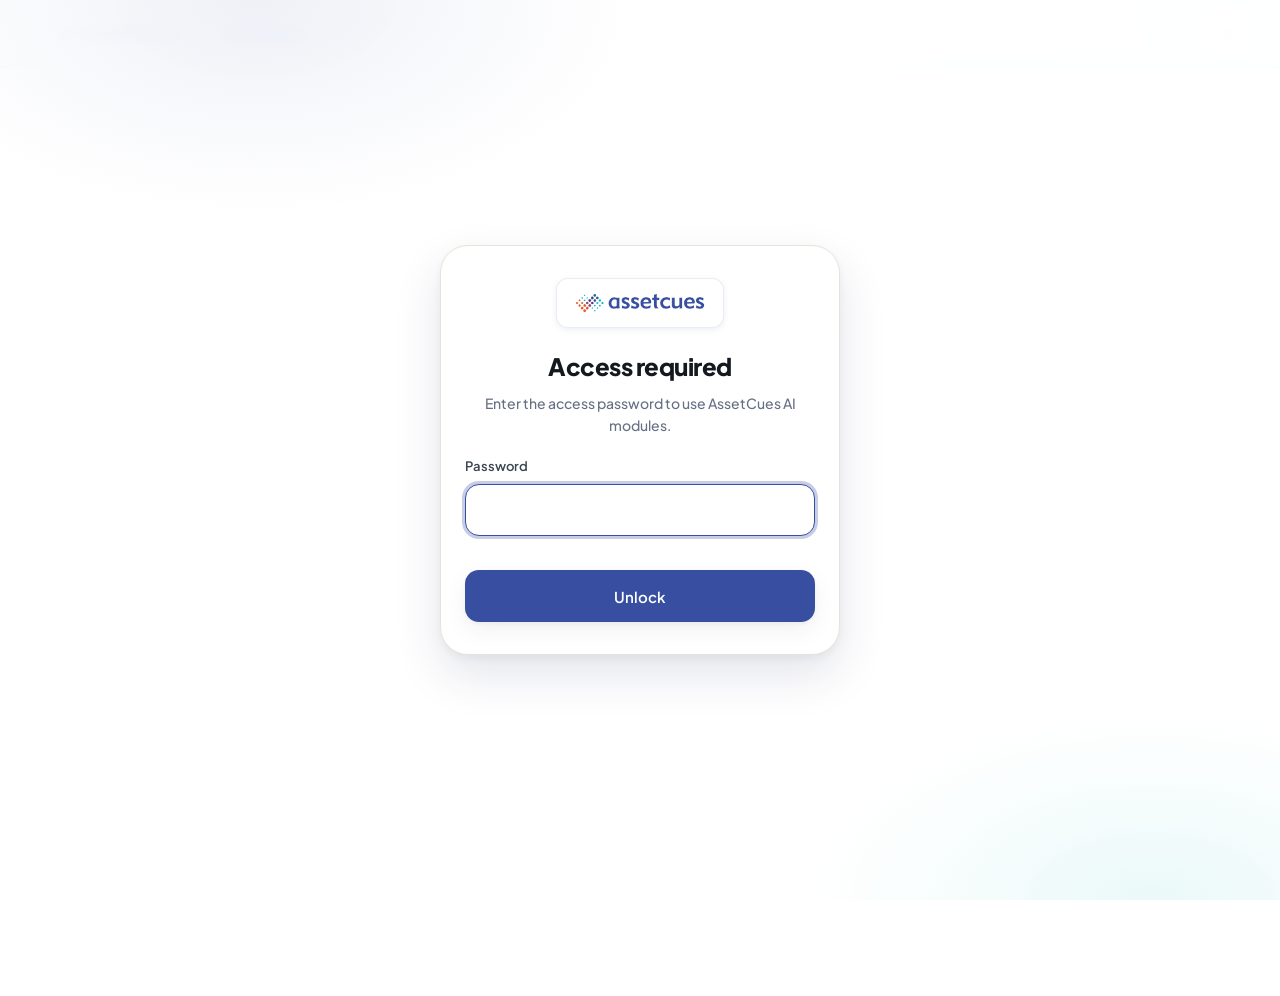
==== commit 51a61658: "Add hub, Validation & Catalogue module, and Render API defaults" ====
--- a/index.html
+++ b/index.html
@@ -5,7 +5,7 @@
   <meta name="viewport" content="width=device-width, initial-scale=1, viewport-fit=cover" />
   <meta name="color-scheme" content="light" />
   <meta name="theme-color" content="#FFFFFF" />
-  <title>Additional Asset</title>
+  <title>AssetCues AI Modules</title>
   <link rel="icon" href="assetcues-logo.png" type="image/png" />
   <link rel="preconnect" href="https://fonts.googleapis.com" />
   <link rel="preconnect" href="https://fonts.gstatic.com" crossorigin />
@@ -16,6 +16,7 @@
   <link rel="stylesheet" href="css/components.css" />
   <link rel="stylesheet" href="css/views.css" />
   <link rel="stylesheet" href="css/motion.css" />
+  <link rel="stylesheet" href="css/modules.css" />
 </head>
 <body class="is-locked">
   <div class="page-bg" aria-hidden="true">
@@ -24,367 +25,117 @@
   </div>
 
   <header class="app-header">
-    <a href="#" class="app-header__brand" id="brand-home">
+    <a href="index.html" class="app-header__brand">
       <span class="app-header__logo-chip">
-        <img class="app-header__logo" src="assetcues-logo.png" alt="Additional Asset" width="146" height="36" />
+        <img class="app-header__logo" src="assetcues-logo.png" alt="AssetCues" width="146" height="36" />
       </span>
-      <span class="app-header__title">Additional Asset</span>
+      <span class="app-header__title">AI Modules</span>
     </a>
     <div class="app-header__actions">
-      <span id="mock-pill" class="mock-pill" hidden>Mock data</span>
-      <div id="health-pill" class="health health--checking" role="status" aria-label="Checking service">
-        <span class="health__dot" aria-hidden="true"></span>
-        <span class="health__label">Checking…</span>
-      </div>
+      <span id="mock-pill" class="mock-pill" hidden>Demo mode</span>
       <button type="button" class="btn btn--icon" id="btn-lock" aria-label="Lock app" title="Lock">
         <svg width="20" height="20" viewBox="0 0 24 24" fill="none" aria-hidden="true">
           <rect x="5" y="11" width="14" height="10" rx="2" stroke="currentColor" stroke-width="1.75"/>
           <path d="M8 11V8a4 4 0 0 1 8 0v3" stroke="currentColor" stroke-width="1.75" stroke-linecap="round"/>
         </svg>
       </button>
-      <div class="settings-wrap">
-        <button type="button" class="btn btn--icon" id="btn-settings" aria-label="Settings" aria-haspopup="dialog" aria-expanded="false">
-          <svg width="20" height="20" viewBox="0 0 24 24" fill="none" aria-hidden="true">
-            <path d="M12 15a3 3 0 1 0 0-6 3 3 0 0 0 0 6z" stroke="currentColor" stroke-width="1.75" stroke-linecap="round" stroke-linejoin="round"/>
-            <path d="M19.4 15a1.65 1.65 0 0 0 .33 1.82l.06.06a2 2 0 0 1-2.83 2.83l-.06-.06a1.65 1.65 0 0 0-1.82-.33 1.65 1.65 0 0 0-1 1.51V21a2 2 0 0 1-4 0v-.09A1.65 1.65 0 0 0 9 19.4a1.65 1.65 0 0 0-1.82.33l-.06.06a2 2 0 0 1-2.83-2.83l.06-.06a1.65 1.65 0 0 0 .33-1.82 1.65 1.65 0 0 0-1.51-1H3a2 2 0 0 1 0-4h.09A1.65 1.65 0 0 0 4.6 9a1.65 1.65 0 0 0-.33-1.82l-.06-.06a2 2 0 0 1 2.83-2.83l.06.06A1.65 1.65 0 0 0 9 4.68a1.65 1.65 0 0 0 1-1.51V3a2 2 0 0 1 4 0v.09a1.65 1.65 0 0 0 1 1.51 1.65 1.65 0 0 0 1.82-.33l.06-.06a2 2 0 0 1 2.83 2.83l-.06.06A1.65 1.65 0 0 0 19.4 9a1.65 1.65 0 0 0 1.51 1H21a2 2 0 0 1 0 4h-.09a1.65 1.65 0 0 0-1.51 1z" stroke="currentColor" stroke-width="1.75" stroke-linecap="round" stroke-linejoin="round"/>
-          </svg>
-        </button>
-        <div id="settings-popover" class="popover" hidden role="dialog" aria-label="API settings">
-          <h3 class="popover__title">API settings</h3>
-          <div class="field">
-            <div class="field__row"><span class="field__label-text">API base URL</span></div>
-            <div class="field__input-wrap">
-              <input id="settings-api" class="field__input" type="url" placeholder="http://localhost:7071" autocomplete="off" spellcheck="false" />
-            </div>
-          </div>
-          <div id="settings-status" class="popover__status" aria-live="polite"></div>
-          <div class="popover__actions">
-            <button type="button" class="btn btn--secondary" id="settings-test">Test connection</button>
-            <button type="button" class="btn btn--primary" id="settings-save" style="height:44px">Save</button>
-            <button type="button" class="btn btn--ghost" id="settings-reset">Reset to default</button>
-          </div>
-        </div>
-      </div>
     </div>
   </header>
 
   <main id="app">
-    <!-- IDLE -->
-    <section id="view-idle" class="view" aria-labelledby="hero-title">
-      <div class="idle-layout">
-        <div class="idle-hero">
-          <div class="eyebrow">✦ AI asset capture</div>
-          <h1 id="hero-title" class="display">Two photos in. A complete asset record out.</h1>
-          <p class="idle-hero__sub">Add a photo of the asset and a close-up of its tag. We'll identify it, read the tag, grade its condition and match it to your master data.</p>
-        </div>
+    <section class="hub" aria-labelledby="hub-title">
+      <div class="hub-hero">
+        <div class="eyebrow">✦ AssetCues AI</div>
+        <h1 id="hub-title" class="display">Choose a module</h1>
+        <p class="idle-hero__sub">Two AI services, one workspace. Create a brand-new asset record from photos, or validate an existing record and get a catalogue recommendation.</p>
+      </div>
 
-        <div class="card capture-card">
-          <div class="step-head">
-            <span id="step-photos-badge" class="step-badge">1</span>
-            <span class="step-head__title">Photos</span>
+      <div class="hub-grid">
+        <a class="module-card" id="module-aa" data-module="aa" href="additional-asset.html" style="--i:0">
+          <div class="module-card__art module-card__art--aa" aria-hidden="true">
+            <svg width="30" height="30" viewBox="0 0 24 24" fill="none"><path d="M4 8h3l2-2h6l2 2h3a2 2 0 0 1 2 2v8a2 2 0 0 1-2 2H4a2 2 0 0 1-2-2v-8a2 2 0 0 1 2-2zm8 3a3 3 0 1 0 0 6 3 3 0 0 0 0-6z" stroke="currentColor" stroke-width="1.75" stroke-linecap="round" stroke-linejoin="round"/></svg>
           </div>
-
-          <div class="dropzones">
-            <!-- Asset dropzone -->
+          <div class="module-card__top">
+            <span class="module-card__kicker">Module 01</span>
+            <span class="health health--checking" data-health="aa" role="status">
+              <span class="health__dot" aria-hidden="true"></span>
+              <span class="health__label">Checking…</span>
+            </span>
+          </div>
+          <h2 class="module-card__title">Additional Asset</h2>
+          <p class="module-card__desc">Two photos in, a complete asset record out. Identify the asset, read its tag, grade its condition and match it to your master data.</p>
+          <div class="module-card__io">
             <div>
-              <div id="dz-asset" class="dz">
-                <input class="dz__file" type="file" accept="image/jpeg,image/png,image/webp" tabindex="-1" aria-hidden="true" />
-                <button type="button" class="dz__btn" aria-label="Asset photo — choose a file" aria-describedby="dz-asset-hint">
-                  <span class="dz__icon" aria-hidden="true">
-                    <svg width="22" height="22" viewBox="0 0 24 24" fill="none"><path d="M4 8h3l2-2h6l2 2h3a2 2 0 0 1 2 2v8a2 2 0 0 1-2 2H4a2 2 0 0 1-2-2v-8a2 2 0 0 1 2-2zm8 3a3 3 0 1 0 0 6 3 3 0 0 0 0-6z" stroke="currentColor" stroke-width="1.75" stroke-linecap="round" stroke-linejoin="round"/></svg>
-                  </span>
-                  <span class="dz__title">Asset photo</span>
-                  <span class="dz__hint" id="dz-asset-hint">Drop, click or paste</span>
-                  <span class="dz__formats">JPG · PNG · WebP · up to 10 MB</span>
-                  <span class="small" style="margin-top:4px">The whole asset, in good light</span>
-                </button>
-                <div class="dz__vf" aria-hidden="true"><span></span><span></span><span></span><span></span></div>
-                <div class="dz__preview">
-                  <img alt="" />
-                  <div class="dz__flash" aria-hidden="true"></div>
-                  <div class="dz__badge" aria-hidden="true">
-                    <svg width="14" height="14" viewBox="0 0 24 24" fill="none"><path d="M4 12l5 5L20 6" stroke="currentColor" stroke-width="2.5" stroke-linecap="round" stroke-linejoin="round"/></svg>
-                  </div>
-                  <div class="dz__meta">
-                    <div class="dz__meta-text">
-                      <div class="dz__filename"></div>
-                      <div class="dz__size"></div>
-                    </div>
-                    <div class="dz__actions">
-                      <button type="button" class="icon-btn" data-action="replace" aria-label="Replace asset photo">
-                        <svg width="18" height="18" viewBox="0 0 24 24" fill="none"><path d="M4 12a8 8 0 0 1 14-5M20 12a8 8 0 0 1-14 5M20 4v5h-5M4 20v-5h5" stroke="currentColor" stroke-width="1.75" stroke-linecap="round" stroke-linejoin="round"/></svg>
-                      </button>
-                      <button type="button" class="icon-btn" data-action="remove" aria-label="Remove asset photo">
-                        <svg width="18" height="18" viewBox="0 0 24 24" fill="none"><path d="M5 7h14M9 7V5h6v2m-8 0l1 12h8l1-12" stroke="currentColor" stroke-width="1.75" stroke-linecap="round" stroke-linejoin="round"/></svg>
-                      </button>
-                    </div>
-                  </div>
-                </div>
+              <div class="micro">You provide</div>
+              <div class="module-card__chips">
+                <span class="chip chip--neutral">Asset photo</span>
+                <span class="chip chip--neutral">Tag photo</span>
+                <span class="chip chip--neutral">Customer ID</span>
               </div>
-              <div class="dz__error-msg"></div>
-              <div class="dz__dup-warn" hidden></div>
             </div>
-
-            <!-- Tag dropzone -->
             <div>
-              <div id="dz-tag" class="dz">
-                <input class="dz__file" type="file" accept="image/jpeg,image/png,image/webp" tabindex="-1" aria-hidden="true" />
-                <button type="button" class="dz__btn" aria-label="Tag or barcode photo — choose a file" aria-describedby="dz-tag-hint">
-                  <span class="dz__icon" aria-hidden="true">
-                    <svg width="22" height="22" viewBox="0 0 24 24" fill="none"><path d="M3 5v14M6 5v14M8 5v14M12 5v14M14 5v14M18 5v14M21 5v14" stroke="currentColor" stroke-width="1.75" stroke-linecap="round"/></svg>
-                  </span>
-                  <span class="dz__title">Tag or barcode photo</span>
-                  <span class="dz__hint" id="dz-tag-hint">Drop, click or paste</span>
-                  <span class="dz__formats">JPG · PNG · WebP · up to 10 MB</span>
-                  <span class="small" style="margin-top:4px">A close-up of the asset tag</span>
-                </button>
-                <div class="dz__vf" aria-hidden="true"><span></span><span></span><span></span><span></span></div>
-                <div class="dz__preview">
-                  <img alt="" />
-                  <div class="dz__flash" aria-hidden="true"></div>
-                  <div class="dz__badge" aria-hidden="true">
-                    <svg width="14" height="14" viewBox="0 0 24 24" fill="none"><path d="M4 12l5 5L20 6" stroke="currentColor" stroke-width="2.5" stroke-linecap="round" stroke-linejoin="round"/></svg>
-                  </div>
-                  <div class="dz__meta">
-                    <div class="dz__meta-text">
-                      <div class="dz__filename"></div>
-                      <div class="dz__size"></div>
-                    </div>
-                    <div class="dz__actions">
-                      <button type="button" class="icon-btn" data-action="replace" aria-label="Replace tag photo">
-                        <svg width="18" height="18" viewBox="0 0 24 24" fill="none"><path d="M4 12a8 8 0 0 1 14-5M20 12a8 8 0 0 1-14 5M20 4v5h-5M4 20v-5h5" stroke="currentColor" stroke-width="1.75" stroke-linecap="round" stroke-linejoin="round"/></svg>
-                      </button>
-                      <button type="button" class="icon-btn" data-action="remove" aria-label="Remove tag photo">
-                        <svg width="18" height="18" viewBox="0 0 24 24" fill="none"><path d="M5 7h14M9 7V5h6v2m-8 0l1 12h8l1-12" stroke="currentColor" stroke-width="1.75" stroke-linecap="round" stroke-linejoin="round"/></svg>
-                      </button>
-                    </div>
-                  </div>
-                </div>
+              <div class="micro">You get</div>
+              <div class="module-card__chips">
+                <span class="chip">Asset name</span>
+                <span class="chip">Classification</span>
+                <span class="chip">Condition</span>
+                <span class="chip">Tag number</span>
               </div>
-              <div class="dz__error-msg"></div>
-              <div class="dz__dup-warn" hidden></div>
             </div>
           </div>
-          <div class="divider"></div>
+          <span class="module-card__cta">
+            Open Additional Asset
+            <svg width="18" height="18" viewBox="0 0 24 24" fill="none" aria-hidden="true"><path d="M5 12h14m-5-5l5 5-5 5" stroke="currentColor" stroke-width="2" stroke-linecap="round" stroke-linejoin="round"/></svg>
+          </span>
+        </a>
 
-          <div class="step-head">
-            <span id="step-details-badge" class="step-badge">2</span>
-            <span class="step-head__title">Details</span>
+        <a class="module-card" id="module-vc" data-module="vc" href="validation.html" style="--i:1">
+          <div class="module-card__art module-card__art--vc" aria-hidden="true">
+            <svg width="30" height="30" viewBox="0 0 24 24" fill="none"><path d="M12 3l8 3v6c0 5-3.5 8.5-8 10-4.5-1.5-8-5-8-10V6l8-3z" stroke="currentColor" stroke-width="1.75" stroke-linejoin="round"/><path d="M8.5 12l2.5 2.5 4.5-5" stroke="currentColor" stroke-width="1.75" stroke-linecap="round" stroke-linejoin="round"/></svg>
           </div>
-
-          <div class="fields-grid">
-            <div class="field" id="field-customer">
-              <div class="field__row">
-                <span class="field__label-text">Customer ID<span class="field__req" aria-hidden="true">*</span></span>
+          <div class="module-card__top">
+            <span class="module-card__kicker">Module 02</span>
+            <span class="health health--checking" data-health="vc" role="status">
+              <span class="health__dot" aria-hidden="true"></span>
+              <span class="health__label">Checking…</span>
+            </span>
+          </div>
+          <h2 class="module-card__title">Validation &amp; Catalogue</h2>
+          <p class="module-card__desc">Check a registered asset against its photos. We verify the name, description and tag number, then recommend the right catalogue entry.</p>
+          <div class="module-card__io">
+            <div>
+              <div class="micro">You provide</div>
+              <div class="module-card__chips">
+                <span class="chip chip--neutral">Photos</span>
+                <span class="chip chip--neutral">Customer ID</span>
+                <span class="chip chip--neutral">Name · Description · Tag</span>
               </div>
-              <div class="field__input-wrap">
-                <input id="input-customer" class="field__input" type="text" inputmode="numeric" pattern="[0-9]*" autocomplete="off" maxlength="12" aria-required="true" aria-describedby="err-customer" />
-                <span class="field__check" aria-hidden="true">
-                  <svg width="18" height="18" viewBox="0 0 24 24" fill="none"><path d="M4 12l5 5L20 6" stroke="currentColor" stroke-width="2.5" stroke-linecap="round" stroke-linejoin="round"/></svg>
-                </span>
+            </div>
+            <div>
+              <div class="micro">You get</div>
+              <div class="module-card__chips">
+                <span class="chip">Match verdicts</span>
+                <span class="chip">Match %</span>
+                <span class="chip">Catalogue match</span>
+                <span class="chip">Condition</span>
               </div>
-              <div class="field__error" id="err-customer"></div>
-            </div>
-
-            <div class="field" id="field-assetclass">
-              <div class="field__row">
-                <span class="field__label-text">Asset class ID</span>
-                <span class="field__optional">Optional</span>
-              </div>
-              <div class="field__input-wrap">
-                <input id="input-assetclass" class="field__input" type="text" inputmode="numeric" pattern="[0-9]*" autocomplete="off" maxlength="12" aria-describedby="help-assetclass err-assetclass" />
-                <span class="field__check" aria-hidden="true">
-                  <svg width="18" height="18" viewBox="0 0 24 24" fill="none"><path d="M4 12l5 5L20 6" stroke="currentColor" stroke-width="2.5" stroke-linecap="round" stroke-linejoin="round"/></svg>
-                </span>
-              </div>
-              <div class="field__helper" id="help-assetclass">Narrows the master-data search to this asset class.</div>
-              <div class="field__error" id="err-assetclass"></div>
-            </div>
-
-            <div class="field" id="field-category">
-              <div class="field__row">
-                <span class="field__label-text">Category ID</span>
-                <span class="field__optional">Optional</span>
-              </div>
-              <div class="field__input-wrap">
-                <input id="input-category" class="field__input" type="text" inputmode="numeric" pattern="[0-9]*" autocomplete="off" maxlength="12" aria-describedby="help-category err-category" />
-                <span class="field__check" aria-hidden="true">
-                  <svg width="18" height="18" viewBox="0 0 24 24" fill="none"><path d="M4 12l5 5L20 6" stroke="currentColor" stroke-width="2.5" stroke-linecap="round" stroke-linejoin="round"/></svg>
-                </span>
-              </div>
-              <div class="field__helper" id="help-category">Narrows the master-data search to this category.</div>
-              <div class="field__error" id="err-category"></div>
             </div>
           </div>
-
-          <div class="divider"></div>
-
-          <div id="validation-summary" class="validation-summary"></div>
-          <div class="capture-actions capture-actions--desktop">
-            <button type="button" class="btn btn--primary" data-action="analyze" aria-disabled="true">
-              <svg width="20" height="20" viewBox="0 0 24 24" fill="none" aria-hidden="true"><path d="M12 3v4M12 17v4M4.9 4.9l2.8 2.8M16.3 16.3l2.8 2.8M3 12h4M17 12h4M4.9 19.1l2.8-2.8M16.3 7.7l2.8-2.8" stroke="currentColor" stroke-width="1.75" stroke-linecap="round"/></svg>
-              <span class="btn-label">Analyze asset</span>
-            </button>
-            <button type="button" class="btn btn--ghost" data-action="reset">Reset</button>
-            <span class="kbd-hint">⌘/Ctrl + Enter</span>
-          </div>
-        </div>
-
-        <aside class="showcase" aria-label="How it works">
-          <div id="showcase-video-wrap" class="showcase__video-wrap">
-            <video
-              id="hero-video"
-              class="showcase__video"
-              src="assetcues-animation.webm"
-              muted
-              autoplay
-              loop
-              playsinline
-              preload="auto"
-              aria-hidden="true"
-              tabindex="-1"
-              disablePictureInPicture
-            ></video>
-          </div>
-          <div id="showcase-art" class="showcase__art" hidden aria-hidden="true">
-            <div class="float-chip">LAPTOP</div>
-            <div class="float-chip">Good · 90</div>
-            <div class="float-chip">#10001882</div>
-            <div class="float-chip">CP › LAPTOP › VivoBook S14</div>
-            <div class="showcase__viewfinder">
-              <span class="showcase__corner showcase__corner--tl"></span>
-              <span class="showcase__corner showcase__corner--tr"></span>
-              <span class="showcase__corner showcase__corner--bl"></span>
-              <span class="showcase__corner showcase__corner--br"></span>
-            </div>
-          </div>
-
-          <div>
-            <h3 class="showcase__section-title">How it works</h3>
-            <ol class="how-list">
-              <li style="--i:0"><span class="how-list__n">1</span> Add photos of the asset and its tag</li>
-              <li style="--i:1"><span class="how-list__n">2</span> We analyse, read the tag and search master data</li>
-              <li style="--i:2"><span class="how-list__n">3</span> Get a complete asset record back</li>
-            </ol>
-          </div>
-
-          <div>
-            <h3 class="showcase__section-title">You'll get</h3>
-            <div class="youll-get">
-              <span class="chip">Asset name</span>
-              <span class="chip">Classification</span>
-              <span class="chip">Condition grade</span>
-              <span class="chip">Tag number</span>
-            </div>
-          </div>
-        </aside>
-      </div>
-    </section>
-
-    <!-- PROCESSING -->
-    <section id="view-processing" class="view" hidden aria-hidden="true" aria-labelledby="proc-title">
-      <div class="card processing-card">
-        <div class="proc-head">
-          <div class="proc-head__left">
-            <h2 id="proc-title" class="h2" tabindex="-1">Analyzing your asset…</h2>
-            <p class="small" style="margin:8px 0 0">Usually takes 10–30 seconds. Please keep this tab open.</p>
-            <div id="proc-rotator" class="proc-rotator" aria-live="off">Looking closely at your photos…</div>
-          </div>
-          <div class="proc-head__right">
-            <span id="proc-timer" class="proc-timer" aria-label="Elapsed time">00:00</span>
-            <button type="button" class="btn btn--ghost" id="btn-cancel">Cancel</button>
-          </div>
-        </div>
-
-        <div class="processing-grid">
-          <div>
-            <div id="scanner" class="scanner">
-              <img id="scanner-img" class="scanner__img" alt="" />
-              <div class="scanner__grid" aria-hidden="true"></div>
-              <div class="scanner__line" aria-hidden="true"></div>
-              <div class="scanner__brackets" aria-hidden="true"><span></span><span></span><span></span><span></span></div>
-              <div id="scanner-pip" class="scanner__pip">
-                <img id="scanner-pip-img" alt="" />
-              </div>
-            </div>
-            <div class="progress-wrap">
-              <div id="progress-bar" class="progress-bar" role="progressbar" aria-valuemin="0" aria-valuemax="100" aria-valuenow="0" aria-valuetext="Estimated progress 0 percent">
-                <div id="progress-fill" class="progress-bar__fill"></div>
-              </div>
-              <div class="progress-label">Estimated progress</div>
-            </div>
-          </div>
-
-          <ol id="timeline" class="timeline" aria-label="Analysis progress"></ol>
-        </div>
-      </div>
-    </section>
-
-    <!-- RESULT -->
-    <section id="view-result" class="view" hidden aria-hidden="true" aria-labelledby="result-title">
-      <div class="result-head">
-        <div class="result-head__left">
-          <svg class="result-tick" viewBox="0 0 40 40" aria-hidden="true">
-            <circle cx="20" cy="20" r="18"></circle>
-            <path d="M12 20.5l5 5 11-12"></path>
-          </svg>
-          <div>
-            <h2 id="result-title" class="h2" tabindex="-1">Analysis complete</h2>
-            <p id="result-customer-sub" class="small mono" style="margin:6px 0 0"></p>
-          </div>
-        </div>
-        <div class="result-head__actions">
-          <button type="button" class="btn btn--primary" id="btn-another" style="height:44px">Analyze another asset</button>
-          <button type="button" class="btn btn--secondary" id="btn-edit">Edit inputs</button>
-          <button type="button" class="btn btn--ghost" id="btn-copy-json">
-            <svg width="20" height="20" viewBox="0 0 24 24" fill="none" aria-hidden="true"><path d="M8 8h10v12H8zM6 16H5a1 1 0 0 1-1-1V5a1 1 0 0 1 1-1h10a1 1 0 0 1 1 1v1" stroke="currentColor" stroke-width="1.75" stroke-linecap="round" stroke-linejoin="round"/></svg>
-            Copy JSON
-          </button>
-        </div>
+          <span class="module-card__cta">
+            Open Validation &amp; Catalogue
+            <svg width="18" height="18" viewBox="0 0 24 24" fill="none" aria-hidden="true"><path d="M5 12h14m-5-5l5 5-5 5" stroke="currentColor" stroke-width="2" stroke-linecap="round" stroke-linejoin="round"/></svg>
+          </span>
+        </a>
       </div>
 
-      <div class="result-layout">
-        <div id="result-photos" class="result-photos"></div>
-        <div class="result-cards">
-          <div id="result-hero"></div>
-          <div id="result-class"></div>
-          <div class="result-cond-tag">
-            <div id="result-condition"></div>
-            <div id="result-tag"></div>
-          </div>
-          <div class="result-verify">
-            <svg width="16" height="16" viewBox="0 0 24 24" fill="none" aria-hidden="true"><path d="M12 4a8 8 0 1 0 0 16 8 8 0 0 0 0-16zm0 7v5m0-8h.01" stroke="currentColor" stroke-width="1.75" stroke-linecap="round"/></svg>
-            AI-generated results — please verify before saving.
-          </div>
-        </div>
-      </div>
-    </section>
-
-    <!-- ERROR -->
-    <section id="view-error" class="view" hidden aria-hidden="true" aria-labelledby="error-title">
-      <div class="error-wrap">
-        <div class="card error-card">
-          <div class="error-illu" aria-hidden="true">
-            <svg viewBox="0 0 72 72" fill="none">
-              <path d="M36 8l24 10v18c0 14-10.5 24-24 28C22.5 60 12 50 12 36V18l24-10z" stroke="currentColor" stroke-width="3" stroke-linejoin="round"/>
-              <path d="M36 28v14M36 50h.01" stroke="currentColor" stroke-width="3.5" stroke-linecap="round"/>
-            </svg>
-          </div>
-          <h2 id="error-title" class="h2" tabindex="-1">Something went wrong</h2>
-          <p id="error-msg" class="error-card__msg"></p>
-          <div id="error-hint" class="callout error-hint" hidden></div>
-          <div class="error-actions">
-            <button type="button" class="btn btn--primary" id="btn-error-retry" style="height:44px">Try again</button>
-            <button type="button" class="btn btn--secondary" id="btn-error-edit">Edit inputs</button>
-            <button type="button" class="btn btn--ghost" id="btn-error-settings" hidden>Open settings</button>
-          </div>
-          <div id="error-ref" class="error-ref" hidden>
-            <span>Reference:</span>
-            <code id="error-ref-val" class="mono"></code>
-            <button type="button" class="btn btn--icon" id="btn-copy-ref" aria-label="Copy reference" style="width:36px;height:36px">
-              <svg width="16" height="16" viewBox="0 0 24 24" fill="none" aria-hidden="true"><path d="M8 8h10v12H8zM6 16H5a1 1 0 0 1-1-1V5a1 1 0 0 1 1-1h10a1 1 0 0 1 1 1v1" stroke="currentColor" stroke-width="1.75" stroke-linecap="round" stroke-linejoin="round"/></svg>
-            </button>
-          </div>
+      <div class="hub-demo">
+        <label class="switch" for="hub-demo">
+          <input type="checkbox" id="hub-demo" role="switch" aria-labelledby="hub-demo-title" aria-describedby="hub-demo-desc" />
+          <span class="switch__track" aria-hidden="true"><span class="switch__thumb"></span></span>
+        </label>
+        <div class="hub-demo__text">
+          <div class="hub-demo__title" id="hub-demo-title">Demo mode</div>
+          <div class="small" id="hub-demo-desc">Both modules use built-in sample responses — no backend calls are made.</div>
         </div>
       </div>
     </section>
@@ -397,20 +148,9 @@
     </div>
   </footer>
 
-  <!-- Mobile sticky actions -->
-  <div id="sticky-idle" class="sticky-actions" hidden>
-    <button type="button" class="btn btn--primary" data-action="analyze" aria-disabled="true">
-      <span class="btn-label">Analyze asset</span>
-    </button>
-  </div>
-  <div id="sticky-result" class="sticky-actions" hidden>
-    <button type="button" class="btn btn--primary" id="sticky-another">Analyze another asset</button>
-  </div>
-
   <div id="live" class="sr-only" aria-live="polite" aria-atomic="true"></div>
   <div id="toasts" aria-live="polite"></div>
 
-  <!-- Soft access lock (SHA-256 + salt). Does not alter analysis state machine. -->
   <div id="lock-overlay" class="lock-overlay" role="dialog" aria-modal="true" aria-labelledby="lock-title" aria-hidden="false">
     <form id="lock-form" class="lock-card" autocomplete="off">
       <div class="lock-card__brand">
@@ -419,7 +159,7 @@
         </span>
       </div>
       <h1 id="lock-title" class="lock-card__title">Access required</h1>
-      <p class="lock-card__sub">Enter the access password to use Additional Asset.</p>
+      <p class="lock-card__sub">Enter the access password to use AssetCues AI modules.</p>
       <label class="field" for="lock-password">
         <div class="field__row"><span class="field__label-text">Password</span></div>
         <div class="field__input-wrap">
@@ -435,19 +175,9 @@
 
   <script defer src="js/config.js"></script>
   <script defer src="js/util.js"></script>
-  <script defer src="js/mocks.js"></script>
-  <script defer src="js/errors.js"></script>
-  <script defer src="js/normalize.js"></script>
-  <script defer src="js/api.js"></script>
   <script defer src="js/fx.js"></script>
   <script defer src="js/toast.js"></script>
   <script defer src="js/lock.js"></script>
-  <script defer src="js/shell.js"></script>
-  <script defer src="js/upload.js"></script>
-  <script defer src="js/form.js"></script>
-  <script defer src="js/processing.js"></script>
-  <script defer src="js/result.js"></script>
-  <script defer src="js/views.js"></script>
-  <script defer src="js/main.js"></script>
+  <script defer src="js/hub.js"></script>
 </body>
 </html>
--- a/css/modules.css
+++ b/css/modules.css
@@ -0,0 +1,568 @@
+/* ——— Header: back to hub ——— */
+.hub-back {
+  display: inline-flex;
+  align-items: center;
+  gap: 8px;
+  height: 40px;
+  padding: 0 14px 0 12px;
+  border-radius: 12px;
+  background: #fff;
+  border: 1px solid rgba(55, 78, 161, 0.16);
+  color: var(--brand);
+  font-size: 13.5px;
+  font-weight: 700;
+  text-decoration: none;
+  box-shadow: 0 1px 3px rgba(31, 45, 90, 0.08);
+  transition: background var(--t-base), color var(--t-base), transform var(--t-base) var(--ease-out);
+}
+
+.hub-back:hover {
+  background: var(--brand);
+  color: #fff;
+  transform: translateY(-1px);
+}
+
+.hub-back svg { flex-shrink: 0; }
+
+.mock-pill { white-space: nowrap; }
+
+@media (max-width: 639px) {
+  .hub-back { width: 40px; padding: 0; justify-content: center; }
+  .hub-back__label { display: none; }
+  .app-header__actions { gap: var(--s-2); }
+  .mock-pill { padding: 5px 8px; font-size: 11px; }
+}
+
+/* ——— Hub ——— */
+.hub {
+  max-width: 1040px;
+  margin: 0 auto;
+}
+
+.hub-hero {
+  margin-bottom: var(--s-8);
+}
+
+.hub-hero .idle-hero__sub { max-width: 62ch; }
+
+.hub-grid {
+  display: grid;
+  grid-template-columns: 1fr;
+  gap: var(--s-5);
+}
+
+@media (min-width: 880px) {
+  .hub-grid { grid-template-columns: 1fr 1fr; gap: var(--s-6); }
+}
+
+.module-card {
+  position: relative;
+  display: flex;
+  flex-direction: column;
+  gap: var(--s-3);
+  padding: 28px;
+  border-radius: var(--r-xl);
+  background: var(--surface);
+  border: 1px solid var(--line);
+  box-shadow: var(--shadow-2);
+  color: inherit;
+  text-decoration: none;
+  overflow: hidden;
+  opacity: 0;
+  transform: translateY(20px);
+  transition: transform var(--t-slow) var(--ease-out), box-shadow var(--t-slow) var(--ease-out), border-color var(--t-base);
+}
+
+.is-entered .module-card {
+  animation: card-up 520ms var(--ease-out) both;
+  animation-delay: calc(160ms + var(--i, 0) * 110ms);
+}
+
+.module-card::before {
+  content: "";
+  position: absolute;
+  left: 0;
+  right: 0;
+  top: 0;
+  height: 4px;
+  background: linear-gradient(90deg, var(--brand), var(--scan));
+  opacity: .9;
+}
+
+.module-card[data-module="vc"]::before {
+  background: linear-gradient(90deg, #84406B, var(--brand));
+}
+
+.module-card::after {
+  content: "";
+  position: absolute;
+  top: -30%;
+  right: -18%;
+  width: 55%;
+  height: 70%;
+  background: radial-gradient(circle, var(--brand-50), transparent 70%);
+  pointer-events: none;
+  transition: transform var(--t-hero) var(--ease-out);
+}
+
+.module-card:hover {
+  transform: translateY(-4px);
+  box-shadow: var(--shadow-3);
+  border-color: color-mix(in srgb, var(--brand) 30%, var(--line));
+}
+
+.module-card:hover::after { transform: scale(1.25); }
+
+.module-card:focus-visible { box-shadow: var(--ring), var(--shadow-3); }
+
+.module-card__art {
+  position: relative;
+  z-index: 1;
+  width: 56px;
+  height: 56px;
+  border-radius: 16px;
+  display: flex;
+  align-items: center;
+  justify-content: center;
+  color: #fff;
+  box-shadow: 0 8px 20px rgba(31, 45, 90, 0.18);
+}
+
+.module-card__art--aa { background: linear-gradient(140deg, var(--brand), var(--scan)); }
+.module-card__art--vc { background: linear-gradient(140deg, #84406B, var(--brand)); }
+
+.module-card__top {
+  position: relative;
+  z-index: 1;
+  display: flex;
+  align-items: center;
+  justify-content: space-between;
+  gap: var(--s-3);
+  margin-top: var(--s-2);
+}
+
+.module-card__kicker {
+  font-size: 12px;
+  font-weight: 700;
+  letter-spacing: .08em;
+  text-transform: uppercase;
+  color: var(--muted);
+}
+
+.module-card__top .health {
+  min-height: 30px;
+  width: auto;
+  height: auto;
+  padding: 4px 10px;
+  font-size: 12px;
+}
+
+.module-card__top .health .health__label { display: inline; }
+
+.module-card__title {
+  position: relative;
+  z-index: 1;
+  margin: 0;
+  font-size: 26px;
+  font-weight: 800;
+  letter-spacing: -0.02em;
+  line-height: 1.15;
+  color: var(--ink);
+}
+
+.module-card__desc {
+  position: relative;
+  z-index: 1;
+  margin: 0;
+  font-size: 15px;
+  line-height: 1.55;
+  color: var(--ink-2);
+}
+
+.module-card__io {
+  position: relative;
+  z-index: 1;
+  display: grid;
+  gap: var(--s-3);
+  margin-top: var(--s-2);
+  padding-top: var(--s-4);
+  border-top: 1px dashed var(--line);
+}
+
+.module-card__chips {
+  display: flex;
+  flex-wrap: wrap;
+  gap: 6px;
+  margin-top: 6px;
+}
+
+.module-card__chips .chip {
+  font-size: 12px;
+  padding: 4px 10px;
+}
+
+.module-card__cta {
+  position: relative;
+  z-index: 1;
+  display: inline-flex;
+  align-items: center;
+  gap: 8px;
+  margin-top: auto;
+  padding-top: var(--s-4);
+  font-size: 15px;
+  font-weight: 700;
+  color: var(--brand);
+}
+
+.module-card__cta svg { transition: transform var(--t-base) var(--ease-out); }
+.module-card:hover .module-card__cta svg { transform: translateX(4px); }
+
+.hub-demo {
+  display: flex;
+  align-items: center;
+  gap: var(--s-4);
+  margin-top: var(--s-6);
+  padding: var(--s-4) var(--s-5);
+  border-radius: var(--r-lg);
+  border: 1px dashed var(--line-strong);
+  background: var(--surface-2);
+}
+
+.hub-demo__title {
+  font-size: 14.5px;
+  font-weight: 700;
+  color: var(--ink);
+}
+
+/* Toggle switch */
+.switch {
+  position: relative;
+  display: inline-flex;
+  flex-shrink: 0;
+  cursor: pointer;
+}
+
+.switch input {
+  position: absolute;
+  opacity: 0;
+  width: 1px;
+  height: 1px;
+}
+
+.switch__track {
+  width: 48px;
+  height: 28px;
+  border-radius: var(--r-pill);
+  background: var(--line-strong);
+  position: relative;
+  transition: background var(--t-base);
+}
+
+.switch__thumb {
+  position: absolute;
+  top: 3px;
+  left: 3px;
+  width: 22px;
+  height: 22px;
+  border-radius: 50%;
+  background: #fff;
+  box-shadow: var(--shadow-1);
+  transition: transform var(--t-base) var(--ease-spring);
+}
+
+.switch input:checked + .switch__track { background: var(--scan); }
+.switch input:checked + .switch__track .switch__thumb { transform: translateX(20px); }
+.switch input:focus-visible + .switch__track { box-shadow: var(--ring); }
+
+/* ——— Validation & Catalogue: form ——— */
+.field__input--text {
+  font-family: var(--font-ui);
+  font-weight: 500;
+  font-variant-numeric: normal;
+}
+
+.field__textarea {
+  height: auto;
+  min-height: 104px;
+  padding: 14px 44px 14px 16px;
+  line-height: 1.5;
+  resize: vertical;
+  font-family: var(--font-ui);
+  font-size: 15px;
+  font-weight: 500;
+  color: var(--ink);
+}
+
+.field__input-wrap--textarea { align-items: flex-start; }
+.field__input-wrap--textarea .field__check { top: 16px; }
+
+.field__counter {
+  margin-left: auto;
+  font-size: 11.5px;
+  font-weight: 600;
+  color: var(--faint);
+  font-variant-numeric: tabular-nums;
+}
+
+.vc-record-grid {
+  display: grid;
+  grid-template-columns: 1fr;
+  gap: var(--s-4);
+}
+
+@media (min-width: 640px) {
+  .vc-record-grid { grid-template-columns: 1.4fr 1fr; }
+  .vc-record-grid .field--full { grid-column: 1 / -1; }
+}
+
+.step-head__hint {
+  margin-left: auto;
+  font-size: 12px;
+  font-weight: 600;
+  color: var(--muted);
+}
+
+/* ——— Validation & Catalogue: result ——— */
+.vc-summary {
+  margin-left: auto;
+  white-space: nowrap;
+  flex-shrink: 0;
+}
+
+.vc-checks {
+  display: grid;
+  grid-template-columns: 1fr;
+  gap: var(--s-4);
+}
+
+@media (min-width: 768px) {
+  .vc-checks { grid-template-columns: 1fr 1fr; }
+}
+
+.vc-check {
+  position: relative;
+  display: flex;
+  flex-direction: column;
+  gap: var(--s-3);
+  padding: var(--s-5);
+  border-radius: var(--r-md);
+  border: 1px solid var(--line);
+  background: var(--surface);
+  overflow: hidden;
+  opacity: 0;
+  transform: translateY(10px);
+}
+
+.vc-check.is-in {
+  animation: fade-up 460ms var(--ease-out) both;
+  animation-delay: calc(var(--i, 0) * 110ms + 160ms);
+}
+
+.vc-check::before {
+  content: "";
+  position: absolute;
+  left: 0;
+  top: 0;
+  bottom: 0;
+  width: 4px;
+  background: var(--line-strong);
+}
+
+.vc-check--match::before { background: var(--ok); }
+.vc-check--mismatch::before { background: var(--bad); }
+
+.vc-check--match { background: linear-gradient(180deg, color-mix(in srgb, var(--ok-100) 45%, #fff), #fff 60%); }
+.vc-check--mismatch { background: linear-gradient(180deg, color-mix(in srgb, var(--bad-100) 45%, #fff), #fff 60%); }
+
+.vc-check--skipped {
+  border-style: dashed;
+  background: var(--surface-2);
+}
+
+.vc-check__head {
+  display: flex;
+  align-items: center;
+  gap: var(--s-3);
+}
+
+.vc-check__title {
+  margin: 0;
+  font-size: 14.5px;
+  font-weight: 700;
+  color: var(--ink);
+}
+
+.vc-check__body {
+  display: grid;
+  grid-template-columns: auto 1fr;
+  gap: var(--s-4);
+  align-items: start;
+}
+
+@media (max-width: 420px) {
+  .vc-check__body { grid-template-columns: 1fr; }
+}
+
+.vc-check__body .vc-ring {
+  margin-top: 2px;
+}
+
+.verdict {
+  display: inline-flex;
+  align-items: center;
+  gap: 6px;
+  margin-left: auto;
+  padding: 5px 12px;
+  border-radius: var(--r-pill);
+  font-size: 12.5px;
+  font-weight: 700;
+  white-space: nowrap;
+}
+
+.verdict svg { width: 14px; height: 14px; }
+.verdict--match { background: var(--ok-100); color: var(--ok); }
+.verdict--mismatch { background: var(--bad-100); color: var(--bad); }
+.verdict--skipped { background: var(--g-unknown-bg); color: var(--g-unknown); }
+
+/* Percent ring */
+.vc-ring {
+  position: relative;
+  width: 84px;
+  height: 84px;
+  flex-shrink: 0;
+}
+
+.vc-ring svg {
+  width: 84px;
+  height: 84px;
+  transform: rotate(-90deg);
+}
+
+.vc-ring__track {
+  fill: none;
+  stroke: var(--line);
+  stroke-width: 8;
+}
+
+.vc-ring__value {
+  fill: none;
+  stroke-width: 8;
+  stroke-linecap: round;
+  transition: stroke-dashoffset 1000ms var(--ease-out);
+}
+
+.vc-ring__center {
+  position: absolute;
+  inset: 0;
+  display: flex;
+  flex-direction: column;
+  align-items: center;
+  justify-content: center;
+  line-height: 1;
+}
+
+.vc-ring__num {
+  font-size: 22px;
+  font-weight: 800;
+  color: var(--ink);
+  font-variant-numeric: tabular-nums;
+}
+
+.vc-ring__cap {
+  margin-top: 3px;
+  font-size: 10.5px;
+  font-weight: 700;
+  letter-spacing: .06em;
+  text-transform: uppercase;
+  color: var(--muted);
+}
+
+/* You entered vs detected */
+.vc-compare {
+  display: flex;
+  flex-direction: column;
+  gap: var(--s-4);
+  min-width: 0;
+  padding-top: 2px;
+}
+
+.vc-compare__value {
+  margin-top: 4px;
+  font-size: 15px;
+  font-weight: 700;
+  color: var(--ink);
+  line-height: 1.35;
+  word-break: break-word;
+}
+
+.vc-compare__sub {
+  margin-top: 4px;
+  font-size: 13px;
+  font-weight: 500;
+  color: var(--ink-2);
+  line-height: 1.45;
+  word-break: break-word;
+}
+
+.vc-compare__value--empty {
+  color: var(--faint);
+  font-style: italic;
+  font-weight: 500;
+}
+
+.vc-compare__value--mono {
+  font-family: var(--font-mono);
+  font-weight: 600;
+  font-size: 15px;
+  letter-spacing: .02em;
+  line-height: 1.4;
+}
+
+.vc-reason {
+  margin: 0;
+  margin-top: 2px;
+  padding: var(--s-3) var(--s-4);
+  border-radius: var(--r-sm);
+  background: var(--surface-2);
+  border: 1px solid var(--line);
+  font-size: 13.5px;
+  font-weight: 500;
+  line-height: 1.5;
+  color: var(--ink-2);
+}
+
+.vc-reason .micro {
+  display: block;
+  margin-bottom: 4px;
+}
+
+/* Character-level tag diff */
+.vc-diff span.is-diff {
+  background: var(--bad-100);
+  color: var(--bad);
+  border-radius: 3px;
+}
+
+.vc-diff span.is-same { color: var(--ok); }
+
+.vc-skip {
+  display: flex;
+  flex-direction: column;
+  gap: var(--s-2);
+  font-size: 13.5px;
+  color: var(--ink-2);
+}
+
+.vc-skip .btn--link { align-self: flex-start; }
+
+.vc-submitted {
+  display: flex;
+  flex-wrap: wrap;
+  align-items: center;
+  gap: 8px;
+  margin-top: var(--s-4);
+  padding-top: var(--s-4);
+  border-top: 1px dashed var(--line);
+}
+
+.vc-submitted .micro { margin-right: 4px; }
